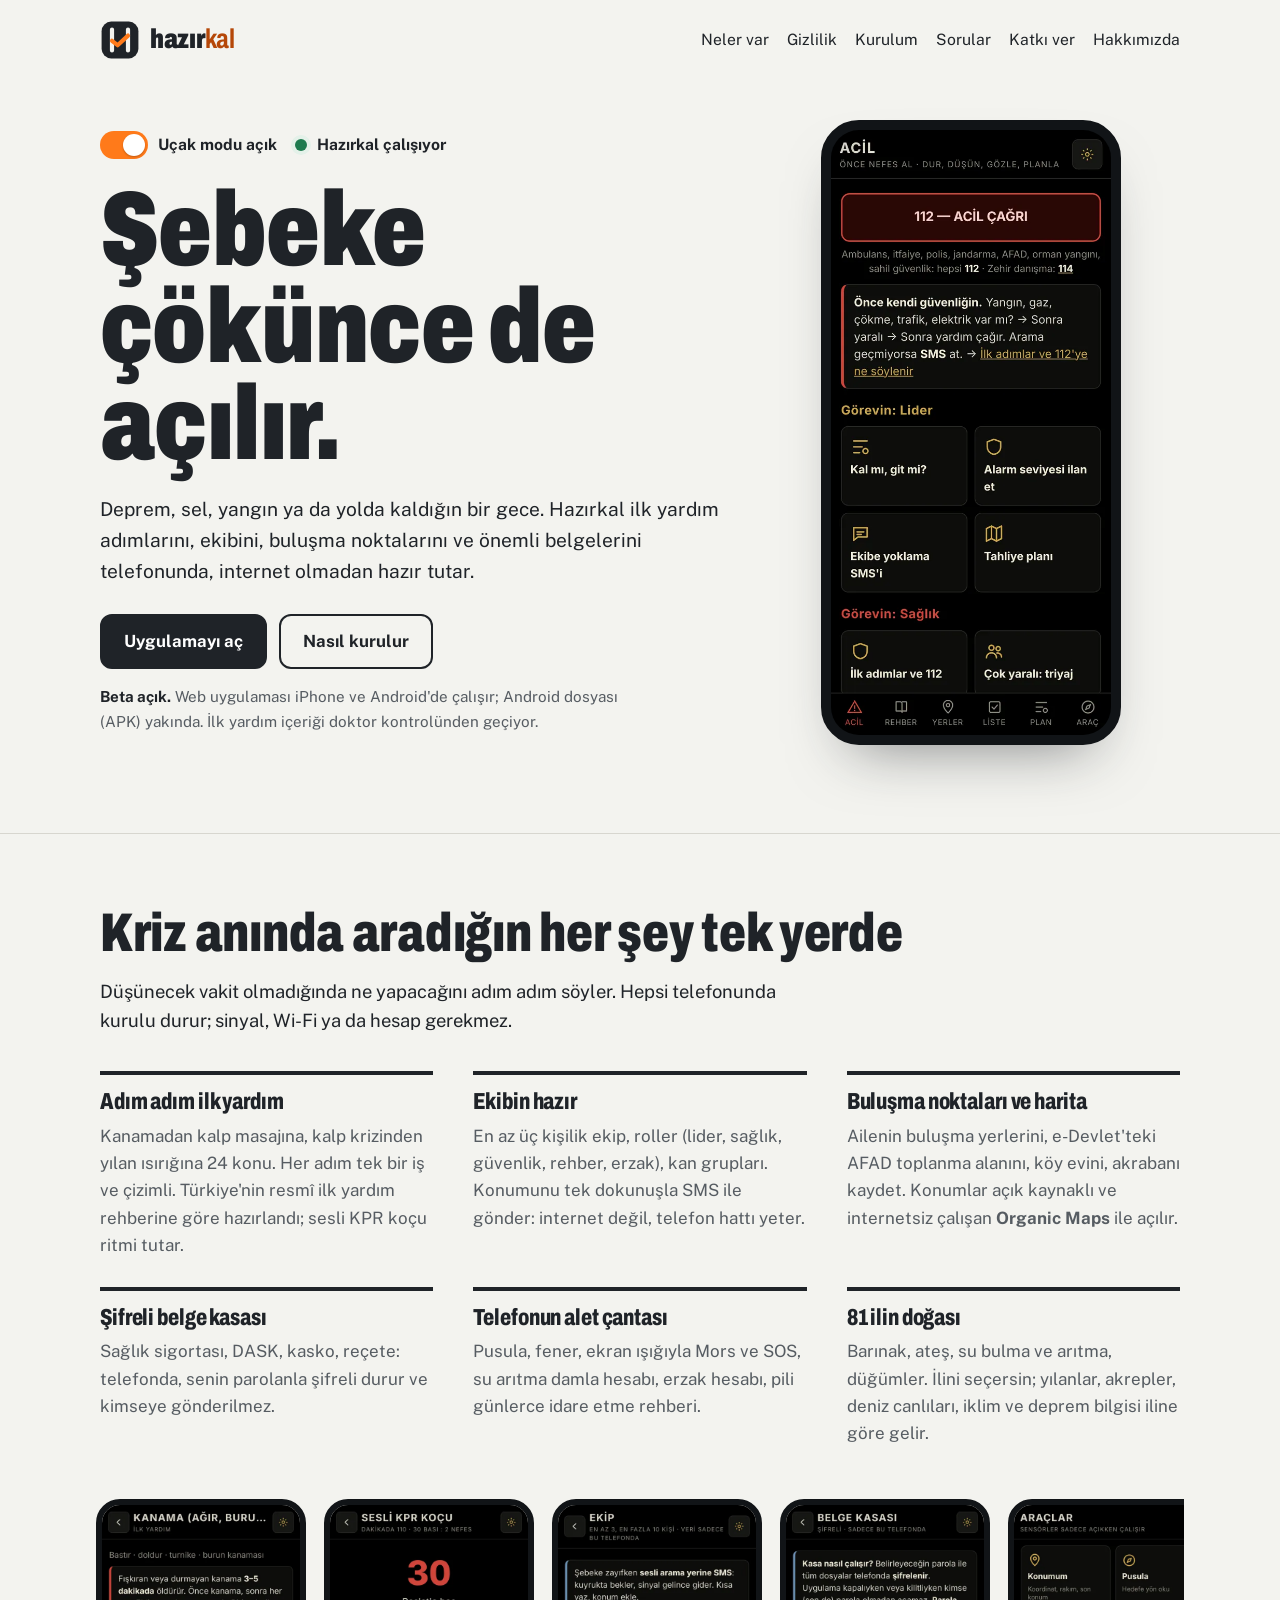
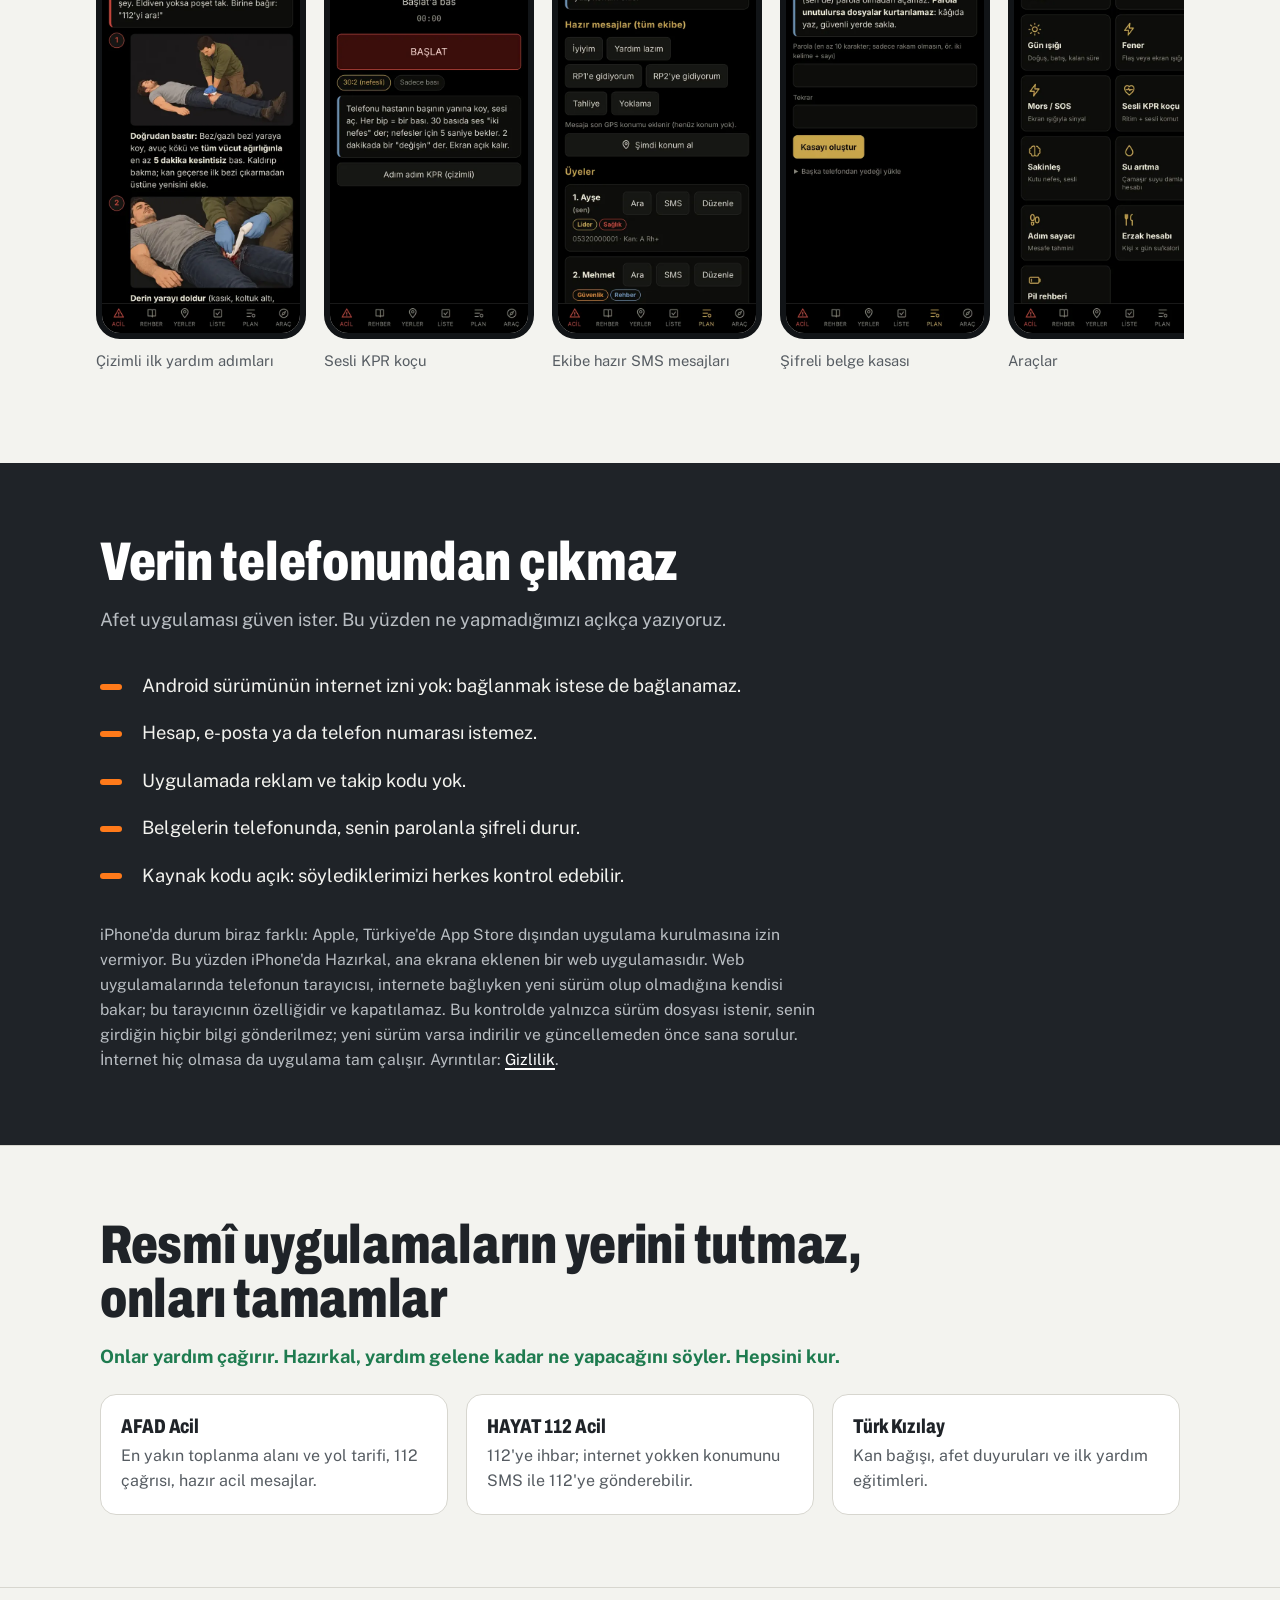
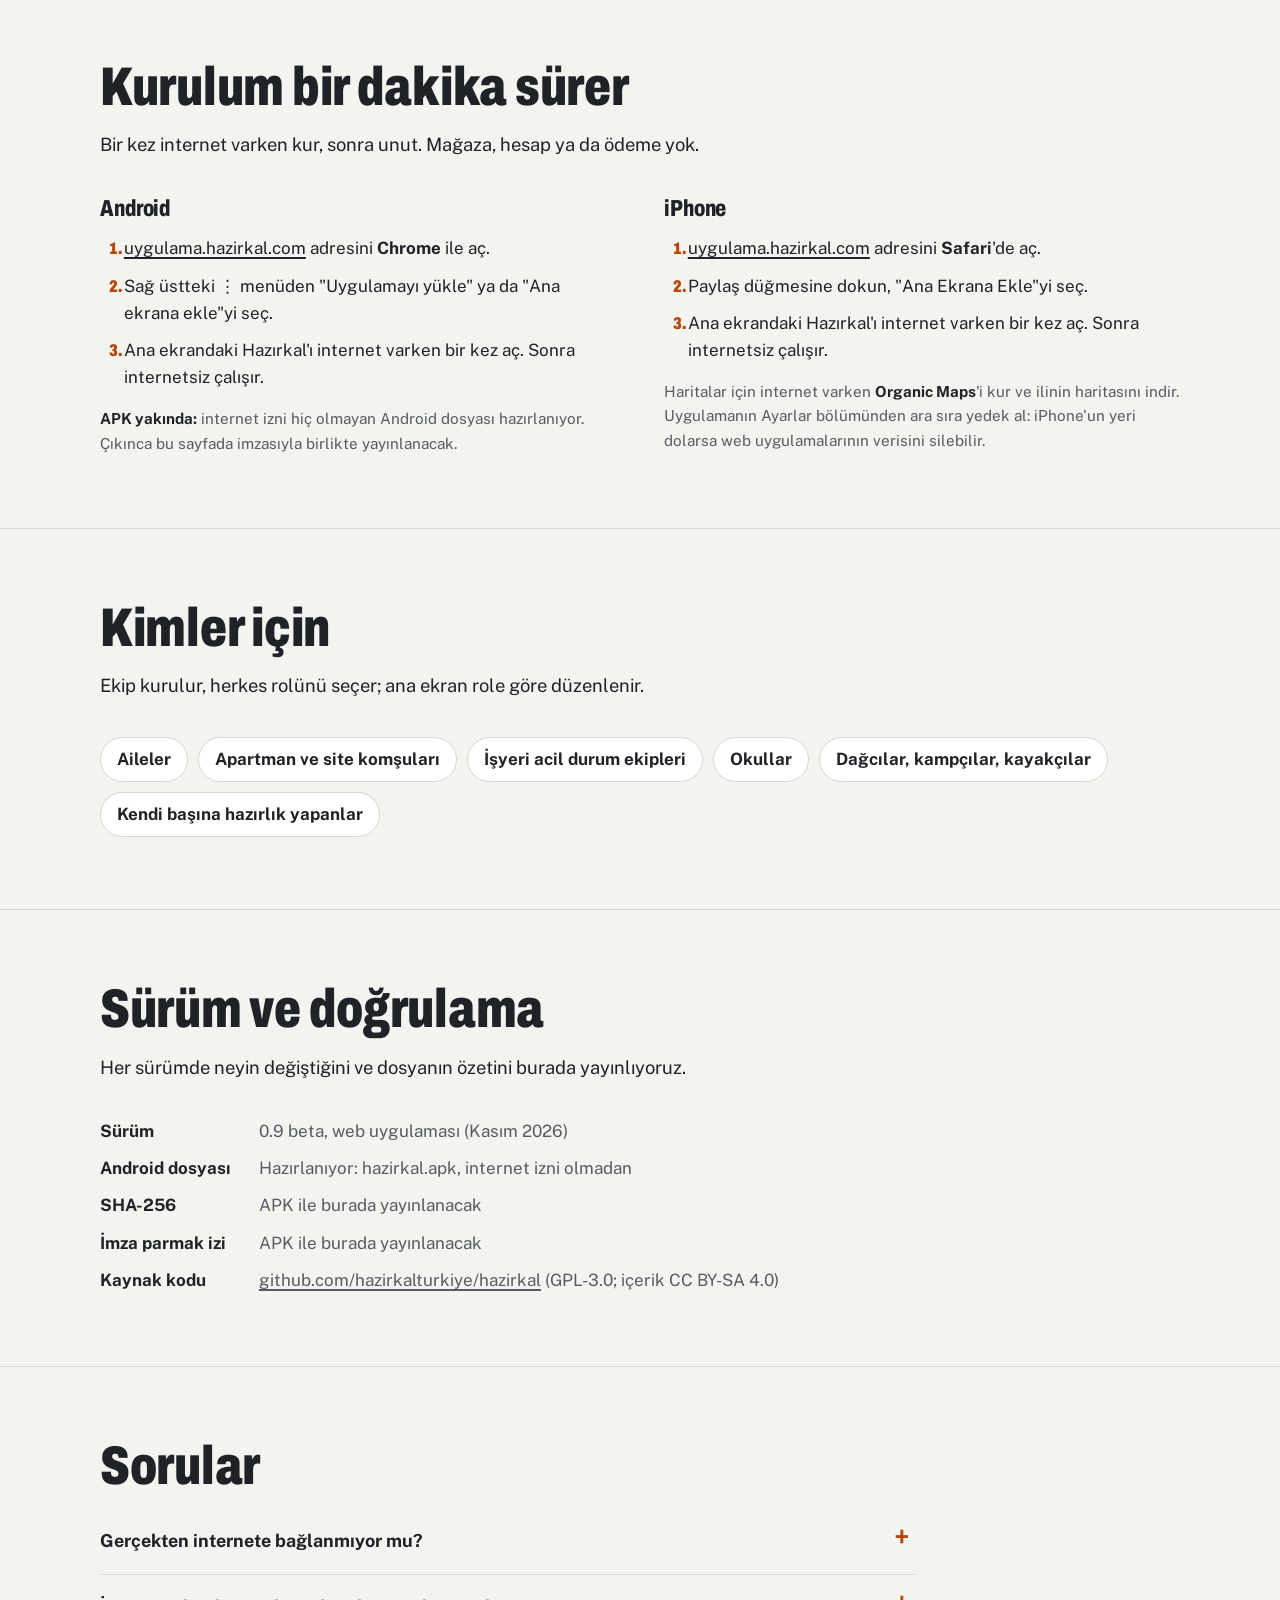
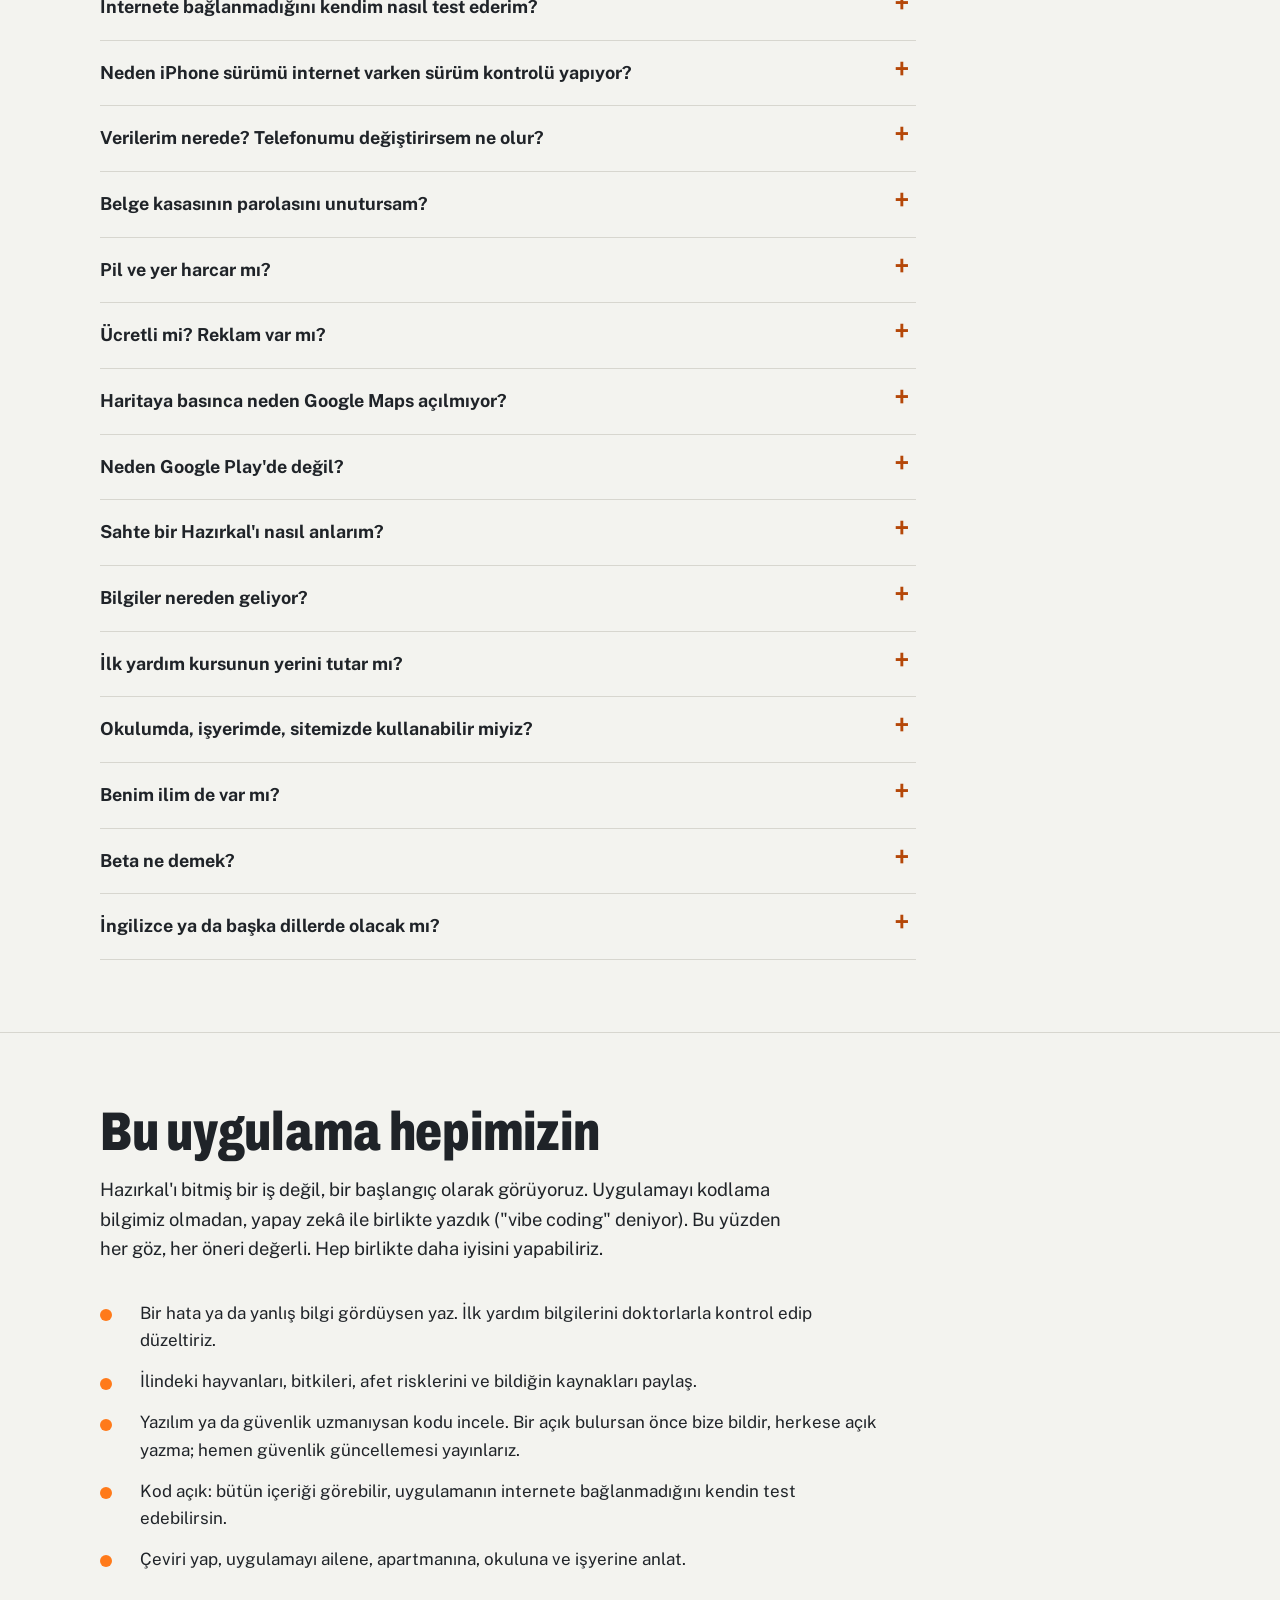
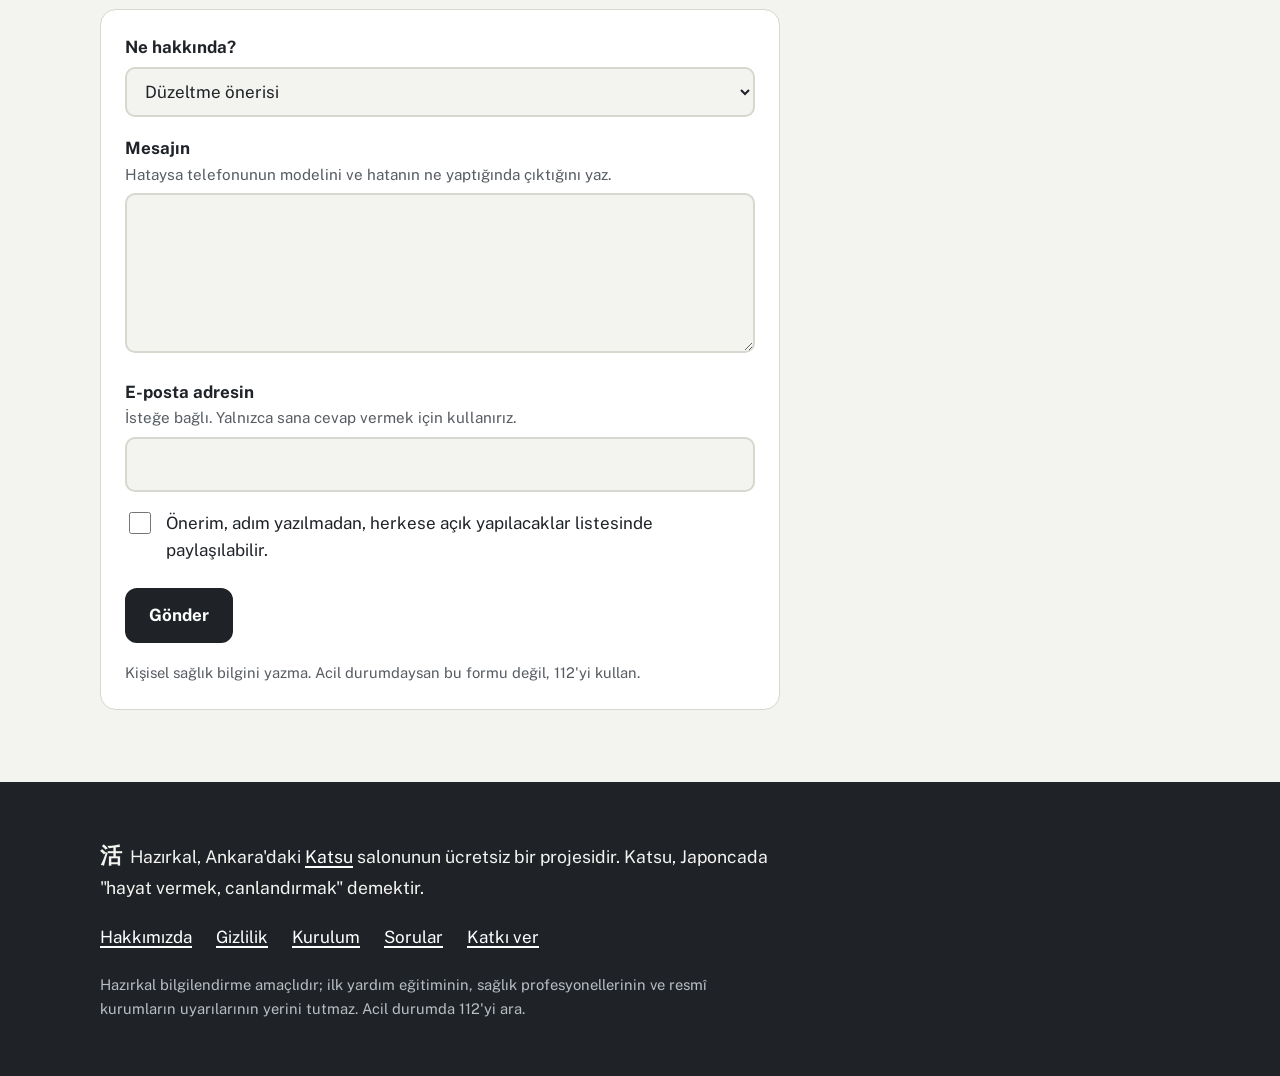
==== site/index.html @ b6782acd "Hazırkal 0.9 beta İnternetsiz ilk yardım ve afet rehberi: web uygulaması (uygulama.hazirkal.com), ha" ====
<!doctype html>
<html lang="tr">
<head>
<meta charset="utf-8">
<meta name="viewport" content="width=device-width, initial-scale=1, viewport-fit=cover">
<title>Hazırkal: internetsiz afet ve ilk yardım rehberi</title>
<meta name="description" content="Ücretsiz ve açık kaynak. İnternet yokken çalışan ilk yardım adımları, ekip planı, buluşma noktaları ve şifreli belge kasası. Hesap istemez, veri toplamaz.">
<link rel="canonical" href="https://hazirkal.com/">
<meta name="theme-color" content="#1F2328">
<link rel="icon" href="favicon.svg" type="image/svg+xml">
<link rel="icon" href="favicon.ico" sizes="32x32">
<link rel="apple-touch-icon" href="apple-touch-icon.png">
<meta property="og:type" content="website">
<meta property="og:locale" content="tr_TR">
<meta property="og:site_name" content="Hazırkal">
<meta property="og:title" content="Hazırkal: şebeke çökünce de açılır">
<meta property="og:description" content="Ücretsiz, açık kaynak, internetsiz afet ve ilk yardım rehberi. Hesap istemez, veri toplamaz.">
<meta property="og:url" content="https://hazirkal.com/">
<meta property="og:image" content="https://hazirkal.com/img/og.png">
<meta property="og:image:width" content="1200">
<meta property="og:image:height" content="630">
<meta name="twitter:card" content="summary_large_image">
<link rel="preload" href="fonts/archivo.woff2" as="font" type="font/woff2" crossorigin>
<link rel="stylesheet" href="css/site.css">
</head>
<body class="yakinda">
<a class="atla" href="#icerik">İçeriğe geç</a>

<div class="kap">
  <header class="ust">
    <a class="marka" href="./" aria-label="Hazırkal ana sayfa"><img src="img/simge.svg" alt="" width="40" height="40"><span>hazır<b>kal</b></span></a>
    <nav aria-label="Sayfa içi">
      <a href="#neler">Neler var</a>
      <a href="#gizlilik">Gizlilik</a>
      <a href="#kurulum">Kurulum</a>
      <a href="#sss">Sorular</a>
      <a href="#katki">Katkı ver</a>
      <a href="hakkimizda.html">Hakkımızda</a>
    </nav>
  </header>
</div>

<main id="icerik">
  <div class="kap">
    <section class="giris" aria-labelledby="baslik">
      <div>
        <p class="durum"><span><span class="anahtar" aria-hidden="true"></span>Uçak modu açık</span><span><span class="nokta" aria-hidden="true"></span>Hazırkal çalışıyor</span></p>
        <h1 id="baslik">Şebeke çökünce de açılır.</h1>
        <p class="on">Deprem, sel, yangın ya da yolda kaldığın bir gece. Hazırkal ilk yardım adımlarını, ekibini, buluşma noktalarını ve önemli belgelerini telefonunda, internet olmadan hazır tutar.</p>

        <div class="dugmeler yayinda">
          <a class="btn ana" href="indir/hazirkal.apk" download><svg viewBox="0 0 24 24" fill="none" stroke="currentColor" stroke-width="2.2" stroke-linecap="round" stroke-linejoin="round" aria-hidden="true"><path d="M12 3v12M7 10l5 5 5-5M5 20h14"/></svg>Android için indir</a>
          <a class="btn ikinci" href="#iphone">iPhone'a ekle</a>
        </div>
        <div class="dugmeler yakinda-goster">
          <a class="btn ana" href="https://uygulama.hazirkal.com/">Uygulamayı aç</a>
          <a class="btn ikinci" href="#kurulum">Nasıl kurulur</a>
        </div>
        <p class="not yakinda-goster"><b>Beta açık.</b> Web uygulaması iPhone ve Android'de çalışır; Android dosyası (APK) yakında. İlk yardım içeriği doktor kontrolünden geçiyor.</p>
        <p class="not yayinda">Ücretsiz, açık kaynak, hesap istemez. Kurduktan sonra internet gerekmez.</p>
      </div>
      <div class="telefon"><img src="img/ekran-home.webp" width="540" height="1168" alt="Hazırkal ana ekranı: 112 acil çağrı düğmesi, ekip görevleri ve hızlı ilk yardım kutuları" fetchpriority="high"></div>
    </section>
  </div>

  <section class="bolum" id="neler" aria-labelledby="neler-b">
    <div class="kap">
      <h2 id="neler-b">Kriz anında aradığın her şey tek yerde</h2>
      <p class="giris-yazi">Düşünecek vakit olmadığında ne yapacağını adım adım söyler. Hepsi telefonunda kurulu durur; sinyal, Wi-Fi ya da hesap gerekmez.</p>
      <ul class="ozellikler">
        <li><h3>Adım adım ilk yardım</h3><p>Kanamadan kalp masajına, kalp krizinden yılan ısırığına 24 konu. Her adım tek bir iş ve çizimli. Türkiye'nin resmî ilk yardım rehberine göre hazırlandı; sesli KPR koçu ritmi tutar.</p></li>
        <li><h3>Ekibin hazır</h3><p>En az üç kişilik ekip, roller (lider, sağlık, güvenlik, rehber, erzak), kan grupları. Konumunu tek dokunuşla SMS ile gönder: internet değil, telefon hattı yeter.</p></li>
        <li><h3>Buluşma noktaları ve harita</h3><p>Ailenin buluşma yerlerini, e-Devlet'teki AFAD toplanma alanını, köy evini, akrabanı kaydet. Konumlar açık kaynaklı ve internetsiz çalışan <b>Organic Maps</b> ile açılır.</p></li>
        <li><h3>Şifreli belge kasası</h3><p>Sağlık sigortası, DASK, kasko, reçete: telefonda, senin parolanla şifreli durur ve kimseye gönderilmez.</p></li>
        <li><h3>Telefonun alet çantası</h3><p>Pusula, fener, ekran ışığıyla Mors ve SOS, su arıtma damla hesabı, erzak hesabı, pili günlerce idare etme rehberi.</p></li>
        <li><h3>81 ilin doğası</h3><p>Barınak, ateş, su bulma ve arıtma, düğümler. İlini seçersin; yılanlar, akrepler, deniz canlıları, iklim ve deprem bilgisi iline göre gelir.</p></li>
      </ul>
      <div class="ekranlar" role="region" aria-label="Uygulamadan ekran görüntüleri" tabindex="0">
        <figure><img src="img/ekran-kanama.webp" width="540" height="1168" loading="lazy" alt="Kanama sayfası: çizimli adımlar"><figcaption>Çizimli ilk yardım adımları</figcaption></figure>
        <figure><img src="img/ekran-kpr.webp" width="540" height="1168" loading="lazy" alt="Sesli KPR koçu ekranı"><figcaption>Sesli KPR koçu</figcaption></figure>
        <figure><img src="img/ekran-team.webp" width="540" height="1168" loading="lazy" alt="Ekip ekranı: hazır SMS mesajları ve üyeler"><figcaption>Ekibe hazır SMS mesajları</figcaption></figure>
        <figure><img src="img/ekran-vault.webp" width="540" height="1168" loading="lazy" alt="Belge kasası parola oluşturma ekranı"><figcaption>Şifreli belge kasası</figcaption></figure>
        <figure><img src="img/ekran-tools.webp" width="540" height="1168" loading="lazy" alt="Araçlar ekranı: konum, pusula, fener, Mors"><figcaption>Araçlar</figcaption></figure>
        <figure><img src="img/ekran-barinak.webp" width="540" height="1168" loading="lazy" alt="Branda ve çadır sayfası: A-çatı, tek eğim ve yaprak kulübe çizimleri"><figcaption>Barınak kurma</figcaption></figure>
        <figure><img src="img/ekran-ates.webp" width="540" height="1168" loading="lazy" alt="Ateş yakma sayfası: kav, dizilim ve ateş çubuğu fotoğrafları, adımlar"><figcaption>Ateş yakma</figcaption></figure>
        <figure><img src="img/ekran-yilan.webp" width="540" height="1168" loading="lazy" alt="Hayvanlar sayfası: boynuzlu engerek kartı, fotoğraf ve tanı bilgileri"><figcaption>Yılanlar ve tehlikeli hayvanlar</figcaption></figure>
      </div>
    </div>
  </section>

  <section class="bolum soz" id="gizlilik" aria-labelledby="gizlilik-b">
    <div class="kap">
      <h2 id="gizlilik-b">Verin telefonundan çıkmaz</h2>
      <p class="giris-yazi">Afet uygulaması güven ister. Bu yüzden ne yapmadığımızı açıkça yazıyoruz.</p>
      <ul>
        <li>Android sürümünün internet izni yok: bağlanmak istese de bağlanamaz.</li>
        <li>Hesap, e-posta ya da telefon numarası istemez.</li>
        <li>Uygulamada reklam ve takip kodu yok.</li>
        <li>Belgelerin telefonunda, senin parolanla şifreli durur.</li>
        <li>Kaynak kodu açık: söylediklerimizi herkes kontrol edebilir.</li>
      </ul>
      <p class="dipnot">iPhone'da durum biraz farklı: Apple, Türkiye'de App Store dışından uygulama kurulmasına izin vermiyor. Bu yüzden iPhone'da Hazırkal, ana ekrana eklenen bir web uygulamasıdır. Web uygulamalarında telefonun tarayıcısı, internete bağlıyken yeni sürüm olup olmadığına kendisi bakar; bu tarayıcının özelliğidir ve kapatılamaz. Bu kontrolde yalnızca sürüm dosyası istenir, senin girdiğin hiçbir bilgi gönderilmez; yeni sürüm varsa indirilir ve güncellemeden önce sana sorulur. İnternet hiç olmasa da uygulama tam çalışır. Ayrıntılar: <a href="gizlilik.html">Gizlilik</a>.</p>
    </div>
  </section>

  <section class="bolum" id="resmi" aria-labelledby="resmi-b">
    <div class="kap">
      <h2 id="resmi-b">Resmî uygulamaların yerini tutmaz, onları tamamlar</h2>
      <p class="resmi-ozet">Onlar yardım çağırır. Hazırkal, yardım gelene kadar ne yapacağını söyler. Hepsini kur.</p>
      <ul class="resmi">
        <li><h3>AFAD Acil</h3><p>En yakın toplanma alanı ve yol tarifi, 112 çağrısı, hazır acil mesajlar.</p></li>
        <li><h3>HAYAT 112 Acil</h3><p>112'ye ihbar; internet yokken konumunu SMS ile 112'ye gönderebilir.</p></li>
        <li><h3>Türk Kızılay</h3><p>Kan bağışı, afet duyuruları ve ilk yardım eğitimleri.</p></li>
      </ul>
    </div>
  </section>

  <section class="bolum" id="kurulum" aria-labelledby="kurulum-b">
    <div class="kap">
      <h2 id="kurulum-b">Kurulum bir dakika sürer</h2>
      <p class="giris-yazi">Bir kez internet varken kur, sonra unut. Mağaza, hesap ya da ödeme yok.</p>
      <div class="kurulum">
        <div>
          <h3>Android</h3>
          <ol class="yakinda-goster">
            <li><a href="https://uygulama.hazirkal.com/">uygulama.hazirkal.com</a> adresini <b>Chrome</b> ile aç.</li>
            <li>Sağ üstteki ⋮ menüden "Uygulamayı yükle" ya da "Ana ekrana ekle"yi seç.</li>
            <li>Ana ekrandaki Hazırkal'ı internet varken bir kez aç. Sonra internetsiz çalışır.</li>
          </ol>
          <p class="not yakinda-goster"><b>APK yakında:</b> internet izni hiç olmayan Android dosyası hazırlanıyor. Çıkınca bu sayfada imzasıyla birlikte yayınlanacak.</p>
          <ol class="yayinda">
            <li>Bu sayfadan Hazırkal'ın APK dosyasını indir.</li>
            <li>Dosyayı aç. Telefon izin isterse "Bu kaynaktan izin ver"i seç.</li>
            <li>Kur ve bir kez aç. Artık internet gerekmez.</li>
          </ol>
          <p class="not yayinda">İndirdiğin dosyanın gerçekten bizim olduğunu aşağıdaki SHA-256 özetiyle doğrulayabilirsin. Hazırkal'ı yalnızca bu siteden indir; başka yerdeki kopyalar sahte olabilir.</p>
        </div>
        <div id="iphone">
          <h3>iPhone</h3>
          <ol>
            <li><a href="https://uygulama.hazirkal.com/">uygulama.hazirkal.com</a> adresini <b>Safari</b>'de aç.</li>
            <li>Paylaş düğmesine dokun, "Ana Ekrana Ekle"yi seç.</li>
            <li>Ana ekrandaki Hazırkal'ı internet varken bir kez aç. Sonra internetsiz çalışır.</li>
          </ol>
          <p class="not">Haritalar için internet varken <b>Organic Maps</b>'i kur ve ilinin haritasını indir. Uygulamanın Ayarlar bölümünden ara sıra yedek al: iPhone'un yeri dolarsa web uygulamalarının verisini silebilir.</p>
        </div>
      </div>
    </div>
  </section>

  <section class="bolum" id="kimler" aria-labelledby="kimler-b">
    <div class="kap">
      <h2 id="kimler-b">Kimler için</h2>
      <p class="giris-yazi">Ekip kurulur, herkes rolünü seçer; ana ekran role göre düzenlenir.</p>
      <ul class="kimler">
        <li>Aileler</li><li>Apartman ve site komşuları</li><li>İşyeri acil durum ekipleri</li><li>Okullar</li><li>Dağcılar, kampçılar, kayakçılar</li><li>Kendi başına hazırlık yapanlar</li>
      </ul>
    </div>
  </section>

  <section class="bolum" id="surum" aria-labelledby="surum-b">
    <div class="kap">
      <h2 id="surum-b">Sürüm ve doğrulama</h2>
      <p class="giris-yazi">Her sürümde neyin değiştiğini ve dosyanın özetini burada yayınlıyoruz.</p>
      <dl class="surum">
        <dt>Sürüm</dt><dd>0.9 beta, web uygulaması (Kasım 2026)</dd>
        <dt>Android dosyası</dt><dd>Hazırlanıyor: hazirkal.apk, internet izni olmadan</dd>
        <dt>SHA-256</dt><dd>APK ile burada yayınlanacak</dd>
        <dt>İmza parmak izi</dt><dd>APK ile burada yayınlanacak</dd>
        <dt>Kaynak kodu</dt><dd><a href="https://github.com/hazirkalturkiye/hazirkal">github.com/hazirkalturkiye/hazirkal</a> (GPL-3.0; içerik CC BY-SA 4.0)</dd>
      </dl>
    </div>
  </section>

  <section class="bolum" id="sss" aria-labelledby="sss-b">
    <div class="kap">
      <h2 id="sss-b">Sorular</h2>
      <div class="sss">
        <details><summary>Gerçekten internete bağlanmıyor mu?</summary><p>Uygulama hiçbir sunucuya bilgi göndermez, kimseyi takip etmez. Web uygulamasında sayfaya gömülü güvenlik kuralı arka planda bağlantı kurulmasını tarayıcı düzeyinde engeller; tarayıcı yalnızca yeni sürüm olup olmadığına bakar (aşağıda). Yakında çıkacak Android dosyasında ise internet izni hiç yok: işletim sistemi bağlanmasına izin vermez.</p></details>
        <details><summary>İnternete bağlanmadığını kendim nasıl test ederim?</summary><p>En kolayı: telefonu uçak moduna al ve uygulamayı aç; her şey çalışır. Teknik bilgin varsa APK'nın izin listesini (örneğin App Manager uygulamasıyla ya da aapt aracıyla) inceleyebilir, listede internet izni olmadığını görebilirsin. Kaynak kodunda hiçbir ağ isteği olmadığını da kendin kontrol edebilirsin.</p></details>
        <details><summary>Neden iPhone sürümü internet varken sürüm kontrolü yapıyor?</summary><p>Apple, Türkiye'de App Store dışından uygulama kurulmasına izin vermiyor; bu yüzden iPhone'da Hazırkal ana ekrana eklenen bir web uygulamasıdır. Web uygulamalarında telefonun tarayıcısı, internete bağlıyken yeni sürüm olup olmadığına kendisi bakar. Bu tarayıcının özelliğidir, kapatılamaz. Bu kontrolde yalnızca sürüm dosyası istenir; senin girdiğin hiçbir bilgi gönderilmez. Yeni sürüm varsa indirilir ve güncellemeden önce sana sorulur. İleride bir App Store sürümünü de değerlendireceğiz.</p></details>
        <details><summary>Verilerim nerede? Telefonumu değiştirirsem ne olur?</summary><p>Her şey yalnızca senin telefonunda durur. Uygulamanın Ayarlar bölümündeki "Yedekle" ile ekibini, buluşma noktalarını ve listelerini yeni telefona taşıyabilirsin. Belge kasası ayrıca ve şifreli olarak yedeklenir.</p></details>
        <details><summary>Belge kasasının parolasını unutursam?</summary><p>Parolayı biz bilmeyiz ve kurtaramayız; belgelerin güvende olmasının nedeni bu. Parolayı kâğıda yazıp evde güvenli bir yerde sakla.</p></details>
        <details><summary>Pil ve yer harcar mı?</summary><p>Arka planda çalışmaz; açmadığın sürece pil harcamaz. Telefonda yaklaşık 10 MB yer kaplar.</p></details>
        <details><summary>Ücretli mi? Reklam var mı?</summary><p>Uygulama ücretsiz ve reklamsız. Hiçbir zaman ücretli olmayacak, içine hiçbir zaman reklam konmayacak.</p></details>
        <details><summary>Haritaya basınca neden Google Maps açılmıyor?</summary><p>Hazırkal internetsiz çalışsın diye konumları ve rotaları açık kaynaklı <b>Organic Maps</b> ile açar. Google Maps çoğu zaman internet ister; şebeke çökünce işe yaramayabilir. İnternet varken Google Play ya da App Store'dan Organic Maps'i kur, ilinin haritasını indir. Sonra Hazırkal'da bir konuma dokununca harita internetsiz açılır.</p></details>
        <details><summary>Neden Google Play'de değil?</summary><p>Herkes bir mağazaya bağlı kalmadan, doğrudan ve ücretsiz kurabilsin diye. Android dosyasını imzalıyor, özetini ve imza parmak izini bu sayfada yayınlıyoruz; böylece sahtesinden ayırt edebilirsin.</p></details>
        <details><summary>Sahte bir Hazırkal'ı nasıl anlarım?</summary><p>Hazırkal'ı yalnızca hazirkal.com'dan indir. Ücret isteyen, hesap açtıran ya da reklam gösteren bir sürüm bizim değildir. İndirdiğin dosyanın SHA-256 özeti bu sayfadakiyle aynı olmalı.</p></details>
        <details><summary>Bilgiler nereden geliyor?</summary><p>İlk yardım bölümü Sağlık Bakanlığı'nın İlk Yardım Uygulamaları Beceri Rehberi'ne, deprem bölümü AFAD'ın önerilerine göre hazırlandı. Diğer konuların kaynakları uygulamanın Kaynaklar sayfasında tek tek yazılı.</p></details>
        <details><summary>İlk yardım kursunun yerini tutar mı?</summary><p>Hayır. Hazırkal hatırlatır ve yol gösterir; elle yapılan uygulamayı ancak bir kursta öğrenirsin. Bir ilk yardım kursuna katıl, acil durumda önce 112'yi ara.</p></details>
        <details><summary>Okulumda, işyerimde, sitemizde kullanabilir miyiz?</summary><p>Evet, herkes için ücretsiz. Kurumunuza özel yerler, ekipler ve görevlerle hazırlanmış bir sürüm isterseniz aşağıdaki formdan yazın.</p></details>
        <details><summary>Benim ilim de var mı?</summary><p>81 ilin hepsi var. Kurulumda ilini seçersin; yılanlar, akrepler, deniz canlıları, iklim ve deprem bilgisi iline göre gelir. Yayılış bilgisi bölge düzeyinde. Kaçış ve buluşma noktalarını ise herkes kendi evine göre ekler. İlinle ilgili eksik ya da yanlış bir bilgi görürsen formdan yaz, birlikte düzeltelim.</p></details>
        <details><summary>Beta ne demek?</summary><p>Uygulama çalışıyor ve kullanılabilir, ama ilk yardım bölümü doktorlarımızın kontrolünden geçiyor ve her hafta düzeltme yapıyoruz. Bir hata ya da eksik görürsen formdan yaz. Web uygulaması internete bağlandığında düzeltmeleri kendiliğinden alır.</p></details>
        <details><summary>İngilizce ya da başka dillerde olacak mı?</summary><p>İngilizce sürüm hazırlanıyor. Başka dillere çeviri için gönüllü arıyoruz.</p></details>
      </div>
    </div>
  </section>

  <section class="bolum" id="katki" aria-labelledby="katki-b">
    <div class="kap">
      <h2 id="katki-b">Bu uygulama hepimizin</h2>
      <p class="giris-yazi">Hazırkal'ı bitmiş bir iş değil, bir başlangıç olarak görüyoruz. Uygulamayı kodlama bilgimiz olmadan, yapay zekâ ile birlikte yazdık ("vibe coding" deniyor). Bu yüzden her göz, her öneri değerli. Hep birlikte daha iyisini yapabiliriz.</p>
      <ul class="katki-liste">
        <li>Bir hata ya da yanlış bilgi gördüysen yaz. İlk yardım bilgilerini doktorlarla kontrol edip düzeltiriz.</li>
        <li>İlindeki hayvanları, bitkileri, afet risklerini ve bildiğin kaynakları paylaş.</li>
        <li>Yazılım ya da güvenlik uzmanıysan kodu incele. Bir açık bulursan önce bize bildir, herkese açık yazma; hemen güvenlik güncellemesi yayınlarız.</li>
        <li>Kod açık: bütün içeriği görebilir, uygulamanın internete bağlanmadığını kendin test edebilirsin.</li>
        <li>Çeviri yap, uygulamayı ailene, apartmanına, okuluna ve işyerine anlat.</li>
      </ul>

      <form class="form" action="gonder.php" method="post" accept-charset="utf-8">
        <div>
          <label for="konu">Ne hakkında?</label>
          <select id="konu" name="konu">
            <option value="duzeltme">Düzeltme önerisi</option>
            <option value="hata">Uygulama hatası</option>
            <option value="ozellik">Yeni özellik isteği</option>
            <option value="bolge">İlim ya da bölgem için bilgi</option>
            <option value="ceviri">Çeviri</option>
            <option value="guvenlik">Güvenlik açığı</option>
            <option value="kurum">Okul, işyeri, kurum</option>
            <option value="diger">Diğer</option>
          </select>
        </div>
        <div>
          <label for="mesaj">Mesajın <span class="ipucu">Hataysa telefonunun modelini ve hatanın ne yaptığında çıktığını yaz.</span></label>
          <textarea id="mesaj" name="mesaj" required maxlength="4000"></textarea>
        </div>
        <div>
          <label for="eposta">E-posta adresin <span class="ipucu">İsteğe bağlı. Yalnızca sana cevap vermek için kullanırız.</span></label>
          <input id="eposta" name="eposta" type="email" maxlength="200" autocomplete="email">
        </div>
        <div class="tuzak" aria-hidden="true">
          <label for="web">Bu alanı boş bırak</label>
          <input id="web" name="web" type="text" tabindex="-1" autocomplete="off">
        </div>
        <label class="onay" for="paylas"><input id="paylas" name="paylas" type="checkbox" value="evet"><span>Önerim, adım yazılmadan, herkese açık yapılacaklar listesinde paylaşılabilir.</span></label>
        <button class="btn ana" type="submit">Gönder</button>
        <p class="kucuk">Kişisel sağlık bilgini yazma. Acil durumdaysan bu formu değil, 112'yi kullan.</p>
      </form>
    </div>
  </section>

</main>

<footer class="alt">
  <div class="kap">
    <p class="katsu"><span>活</span> Hazırkal, Ankara'daki <a href="https://www.katsuankara.com" rel="noopener">Katsu</a> salonunun ücretsiz bir projesidir. Katsu, Japoncada "hayat vermek, canlandırmak" demektir.</p>
    <p class="baglantilar"><a href="hakkimizda.html">Hakkımızda</a><a href="gizlilik.html">Gizlilik</a><a href="#kurulum">Kurulum</a><a href="#sss">Sorular</a><a href="#katki">Katkı ver</a></p>
    <p class="feragat">Hazırkal bilgilendirme amaçlıdır; ilk yardım eğitiminin, sağlık profesyonellerinin ve resmî kurumların uyarılarının yerini tutmaz. Acil durumda 112'yi ara.</p>
  </div>
</footer>

<div class="cubuk">
  <p>Ücretsiz, internetsiz · beta</p>
  <a class="btn" href="https://uygulama.hazirkal.com/">Uygulamayı aç</a>
</div>
</body>
</html>
---- site/css/site.css ----
/* Hazırkal: statik site. Dış kaynak yok, JavaScript yok. */
@font-face{font-family:"Archivo HK";src:url("../fonts/archivo.woff2") format("woff2");font-weight:600 900;font-display:swap}
@font-face{font-family:"Public Sans HK";src:url("../fonts/publicsans.woff2") format("woff2");font-weight:400 700;font-display:swap}

:root{
  --kagit:#F3F3EF; --yuzey:#FFFFFF; --komur:#1F2328; --metin:#1F2328; --gri:#565C62; --cizgi:#D7D6CF;
  --turuncu:#FF7A1A; --turuncu-yazi:#B54708; --yesil:#1E7B4F; --yesil-zemin:#E4F1E9;
  --koyu-zemin:#1F2328; --koyu-metin:#F3F3EF; --koyu-gri:#B9BEC3;
  --btn-zemin:#1F2328; --btn-yazi:#FFFFFF; --btn-kenar:#1F2328; --btn-ust:#000000; --vurgu-cizgi:#1F2328;
  --baslik:"Archivo HK","Arial Narrow",system-ui,sans-serif;
  --govde:"Public Sans HK",system-ui,-apple-system,"Segoe UI",Roboto,sans-serif;
  color-scheme:light;
}
@media (prefers-color-scheme:dark){
  :root:not([data-theme="light"]){--kagit:#15181B; --yuzey:#1D2125; --metin:#EEEEE9; --gri:#AEB4BA; --cizgi:#33383D;
    --turuncu-yazi:#FF9A4D; --yesil:#5CC08C; --yesil-zemin:#17271F; --koyu-zemin:#0F1113;
    --btn-zemin:#FF7A1A; --btn-yazi:#1F2328; --btn-kenar:#FF7A1A; --btn-ust:#FF9545; --vurgu-cizgi:#FF7A1A; color-scheme:dark}
}
:root[data-theme="dark"]{--kagit:#15181B; --yuzey:#1D2125; --metin:#EEEEE9; --gri:#AEB4BA; --cizgi:#33383D;
  --turuncu-yazi:#FF9A4D; --yesil:#5CC08C; --yesil-zemin:#17271F; --koyu-zemin:#0F1113;
  --btn-zemin:#FF7A1A; --btn-yazi:#1F2328; --btn-kenar:#FF7A1A; --btn-ust:#FF9545; --vurgu-cizgi:#FF7A1A; color-scheme:dark}

*,*::before,*::after{box-sizing:border-box}
html{-webkit-text-size-adjust:100%;scroll-behavior:smooth}
@media (prefers-reduced-motion:reduce){html{scroll-behavior:auto}}
body{margin:0;background:var(--kagit);color:var(--metin);font-family:var(--govde);font-size:1.0625rem;line-height:1.6}
img{max-width:100%;height:auto;display:block}
a{color:inherit;text-decoration-thickness:2px;text-underline-offset:3px}
a:hover{color:var(--turuncu-yazi)}
:focus-visible{outline:3px solid var(--turuncu);outline-offset:3px;border-radius:4px}
.gizli{position:absolute;width:1px;height:1px;overflow:hidden;clip:rect(0 0 0 0);white-space:nowrap}
.atla{position:absolute;left:12px;top:-60px;background:var(--komur);color:#fff;padding:10px 14px;border-radius:8px;z-index:20}
.atla:focus{top:12px}

.kap{max-width:1120px;margin:0 auto;padding-left:max(20px,env(safe-area-inset-left,0px));padding-right:max(20px,env(safe-area-inset-right,0px))}
h1,h2,h3{font-family:var(--baslik);font-weight:850;letter-spacing:-0.005em;margin:0}
h1{font-size:clamp(3rem,11.5vw,6.6rem);line-height:.92;font-weight:900}
h2{font-size:clamp(2.1rem,6.2vw,3.4rem);line-height:1}
h3{font-size:1.45rem;line-height:1.1;font-weight:800}
p{margin:0}
.ince{color:var(--gri)}

/* Üst şerit */
.ust{display:flex;align-items:center;justify-content:space-between;gap:16px;padding:18px 0}
.marka{display:flex;align-items:center;gap:10px;text-decoration:none;font-family:var(--baslik);font-weight:900;font-size:1.7rem;letter-spacing:-0.01em}
.marka img{width:40px;height:40px}
.marka b{color:var(--turuncu-yazi)}
.ust nav{display:flex;gap:18px;font-size:.98rem}
.ust nav a{text-decoration:none}
.ust nav a:hover{text-decoration:underline}
@media (max-width:640px){.ust nav{display:none}}

/* Giriş */
.giris{display:grid;gap:36px;padding:20px 0 64px;align-items:center}
@media (min-width:900px){.giris{grid-template-columns:minmax(0,1.2fr) minmax(0,.8fr);padding:40px 0 88px}}
.durum{display:flex;flex-wrap:wrap;align-items:center;gap:10px 18px;font-weight:700;font-size:.98rem;margin-bottom:22px}
.durum span{display:inline-flex;align-items:center;gap:10px}
.anahtar{width:48px;height:28px;border-radius:999px;background:var(--turuncu);position:relative;flex:none}
.anahtar::after{content:"";position:absolute;top:3px;right:3px;width:22px;height:22px;border-radius:50%;background:#fff;box-shadow:0 1px 2px rgba(0,0,0,.25)}
.nokta{width:12px;height:12px;border-radius:50%;background:var(--yesil);flex:none;box-shadow:0 0 0 4px var(--yesil-zemin)}
.giris h1{margin-bottom:22px}
.giris .on{font-size:1.2rem;max-width:34em;margin-bottom:28px}
.dugmeler{display:flex;flex-wrap:wrap;gap:12px;margin-bottom:16px}
.btn{display:inline-flex;align-items:center;justify-content:center;gap:10px;min-height:52px;padding:12px 22px;border-radius:12px;font-weight:700;font-size:1.05rem;text-decoration:none;border:2px solid var(--btn-kenar)}
.btn svg{width:22px;height:22px;flex:none}
.btn.ana{background:var(--btn-zemin);color:var(--btn-yazi)}
.btn.ana:hover{background:var(--btn-ust);color:var(--btn-yazi)}
.btn.ikinci{background:transparent;color:var(--metin);border-color:currentColor}
.btn.ikinci:hover{color:var(--turuncu-yazi)}
.not{font-size:.95rem;color:var(--gri);max-width:36em}
.not b{color:var(--metin)}
.telefon{justify-self:center;width:min(300px,78vw);border-radius:38px;border:10px solid #111417;background:#111417;box-shadow:0 30px 60px -30px rgba(31,35,40,.55)}
.telefon img{border-radius:28px}

/* Yayın durumu: şimdi <body class="yakinda">; yayın günü class="yayin" yap */
.yakinda .yayinda{display:none}
.yayin .yakinda-goster{display:none}
.rozet{display:inline-block;background:var(--turuncu);color:#1F2328;font-weight:700;font-size:.85rem;padding:3px 10px;border-radius:999px;vertical-align:middle}

/* Bölümler */
.bolum{padding:72px 0;border-top:1px solid var(--cizgi)}
.bolum>.kap>h2{margin-bottom:16px;max-width:16em}
.bolum .giris-yazi{font-size:1.15rem;max-width:38em;margin-bottom:36px}

.ozellikler{display:grid;gap:28px 40px;margin:0 0 48px;padding:0;list-style:none}
@media (min-width:760px){.ozellikler{grid-template-columns:repeat(2,minmax(0,1fr))}}
@media (min-width:1040px){.ozellikler{grid-template-columns:repeat(3,minmax(0,1fr))}}
.ozellikler h3{margin-bottom:8px}
.ozellikler p{color:var(--gri)}
.ozellikler li{padding-top:14px;border-top:4px solid var(--vurgu-cizgi)}

.ekranlar{display:flex;gap:18px;overflow-x:auto;scroll-snap-type:x mandatory;padding:4px 4px 18px;margin:0 -4px}
.ekranlar figure{margin:0;flex:0 0 210px;scroll-snap-align:start}
.ekranlar img{border-radius:24px;border:6px solid #111417;background:#111417}
.ekranlar figcaption{font-size:.92rem;color:var(--gri);margin-top:10px}

/* Gizlilik sözü */
.soz{background:var(--koyu-zemin);color:var(--koyu-metin);border-top:0}
.soz h2{color:#fff}
.soz .giris-yazi{color:var(--koyu-gri)}
.soz ul{list-style:none;margin:0 0 32px;padding:0;display:grid;gap:18px;max-width:46em}
.soz li{display:grid;grid-template-columns:28px minmax(0,1fr);gap:14px;font-size:1.15rem}
.soz li::before{content:"";width:22px;height:6px;border-radius:3px;background:var(--turuncu);margin-top:.7em}
.soz .dipnot{font-size:.98rem;color:var(--koyu-gri);max-width:46em}
.soz a{color:#fff}

/* Resmî uygulamalar */
.resmi{display:grid;gap:18px;margin:0;padding:0;list-style:none}
@media (min-width:760px){.resmi{grid-template-columns:repeat(3,minmax(0,1fr))}}
.resmi li{background:var(--yuzey);border:1px solid var(--cizgi);border-radius:16px;padding:20px}
.resmi h3{font-size:1.25rem;margin-bottom:6px}
.resmi p{color:var(--gri);font-size:1rem}
.resmi-ozet{font-weight:700;color:var(--yesil);margin-bottom:22px;font-size:1.15rem}

/* Kurulum */
.kurulum{display:grid;gap:32px}
@media (min-width:860px){.kurulum{grid-template-columns:repeat(2,minmax(0,1fr));gap:48px}}
.kurulum h3{display:flex;align-items:center;gap:12px;margin-bottom:14px;flex-wrap:wrap}
.kurulum ol{margin:0 0 16px;padding-left:1.4em;display:grid;gap:10px}
.kurulum ol li::marker{font-family:var(--baslik);font-weight:900;color:var(--turuncu-yazi)}
.kurulum .not{margin-top:6px}

/* Kimler */
.kimler{display:flex;flex-wrap:wrap;gap:10px;margin:0;padding:0;list-style:none}
.kimler li{background:var(--yuzey);border:1px solid var(--cizgi);border-radius:999px;padding:8px 16px;font-weight:700}

/* Sürüm tablosu */
.surum{display:grid;grid-template-columns:minmax(0,max-content) minmax(0,1fr);gap:10px 28px;margin:0;max-width:46em}
.surum dt{font-weight:700}
.surum dd{margin:0;color:var(--gri);overflow-wrap:anywhere}

/* SSS */
.sss{max-width:48em}
.sss details{border-bottom:1px solid var(--cizgi);padding:4px 0}
.sss summary{cursor:pointer;list-style:none;font-weight:700;font-size:1.12rem;padding:14px 40px 14px 0;position:relative}
.sss summary::-webkit-details-marker{display:none}
.sss summary::after{content:"+";position:absolute;right:6px;top:8px;font-family:var(--baslik);font-size:1.8rem;line-height:1;color:var(--turuncu-yazi)}
.sss details[open] summary::after{content:"−"}
.sss details p{padding:0 0 16px;color:var(--gri);max-width:44em}

/* Alt bilgi */
.alt{background:var(--koyu-zemin);color:var(--koyu-metin);padding:56px 0 120px}
.alt a{color:#fff}
.alt .katsu{font-size:1.1rem;max-width:40em;margin-bottom:22px}
.alt .katsu span{font-family:var(--baslik);font-weight:900;font-size:1.4rem;margin-right:4px}
.alt .baglantilar{display:flex;flex-wrap:wrap;gap:12px 24px;margin-bottom:22px}
.alt .feragat{font-size:.92rem;color:var(--koyu-gri);max-width:46em}
@media (min-width:700px){.alt{padding-bottom:56px}}

/* Telefonda sabit kurulum çubuğu */
.cubuk{position:fixed;left:0;right:0;bottom:0;z-index:10;padding:10px max(16px,env(safe-area-inset-right,0px)) calc(10px + env(safe-area-inset-bottom,0px)) max(16px,env(safe-area-inset-left,0px));background:rgba(31,35,40,.96);display:flex;align-items:center;justify-content:space-between;gap:12px;color:#fff}
.cubuk p{font-size:.95rem;line-height:1.3}
.cubuk .btn{min-height:46px;padding:8px 18px;background:var(--turuncu);border-color:var(--turuncu);color:#1F2328}
@media (min-width:700px){.cubuk{display:none}}

/* Yazı sayfaları (gizlilik, 404) */
.yazi{max-width:46em;padding:24px 0 80px}
.yazi h1{font-size:clamp(2.4rem,8vw,4rem);margin:12px 0 24px}
.yazi h2{font-size:1.8rem;margin:36px 0 10px}
.yazi p,.yazi ul{margin:0 0 14px}
.yazi li{margin-bottom:6px}

/* Katkı ve form */
.katki-liste{list-style:none;margin:0 0 36px;padding:0;display:grid;gap:14px;max-width:46em}
.katki-liste li{display:grid;grid-template-columns:28px minmax(0,1fr);gap:12px}
.katki-liste li::before{content:"";width:12px;height:12px;border-radius:50%;background:var(--turuncu);margin-top:.55em}
.form{display:grid;gap:18px;max-width:40em;background:var(--yuzey);border:1px solid var(--cizgi);border-radius:16px;padding:24px}
.form label{display:block;font-weight:700;margin-bottom:6px}
.form .ipucu{display:block;font-weight:400;color:var(--gri);font-size:.95rem}
.form select,.form textarea,.form input[type=email]{width:100%;font:inherit;color:var(--metin);background:var(--kagit);border:2px solid var(--cizgi);border-radius:10px;padding:12px 14px;min-height:50px}
.form textarea{min-height:160px;resize:vertical}
.form select:focus,.form textarea:focus,.form input:focus{border-color:var(--turuncu);outline:none}
.form .onay{display:flex;gap:12px;align-items:flex-start;font-weight:400}
.form .onay input{width:22px;height:22px;margin-top:2px;flex:none;accent-color:var(--turuncu)}
.form button{justify-self:start;cursor:pointer;font:inherit;font-weight:700}
.form .kucuk{font-size:.92rem;color:var(--gri)}
.tuzak{position:absolute;left:-10000px;width:1px;height:1px;overflow:hidden}

/* Hakkımızda */
.hakkimizda{background:var(--yuzey)}
.hakkimizda .metin{display:grid;gap:16px;max-width:40em;font-size:1.12rem}
.hakkimizda .imza{font-family:var(--baslik);font-weight:900;font-size:1.8rem;line-height:1.1;margin-top:8px}
.hakkimizda .imza b{color:var(--turuncu-yazi)}
.yazi .metin{display:grid;gap:16px;font-size:1.12rem;margin-bottom:24px}
.yazi .metin p{margin:0}
.yazi .imza{font-family:var(--baslik);font-weight:900;font-size:1.8rem;line-height:1.1;margin-top:8px}
.yazi .imza b{color:var(--turuncu-yazi)}
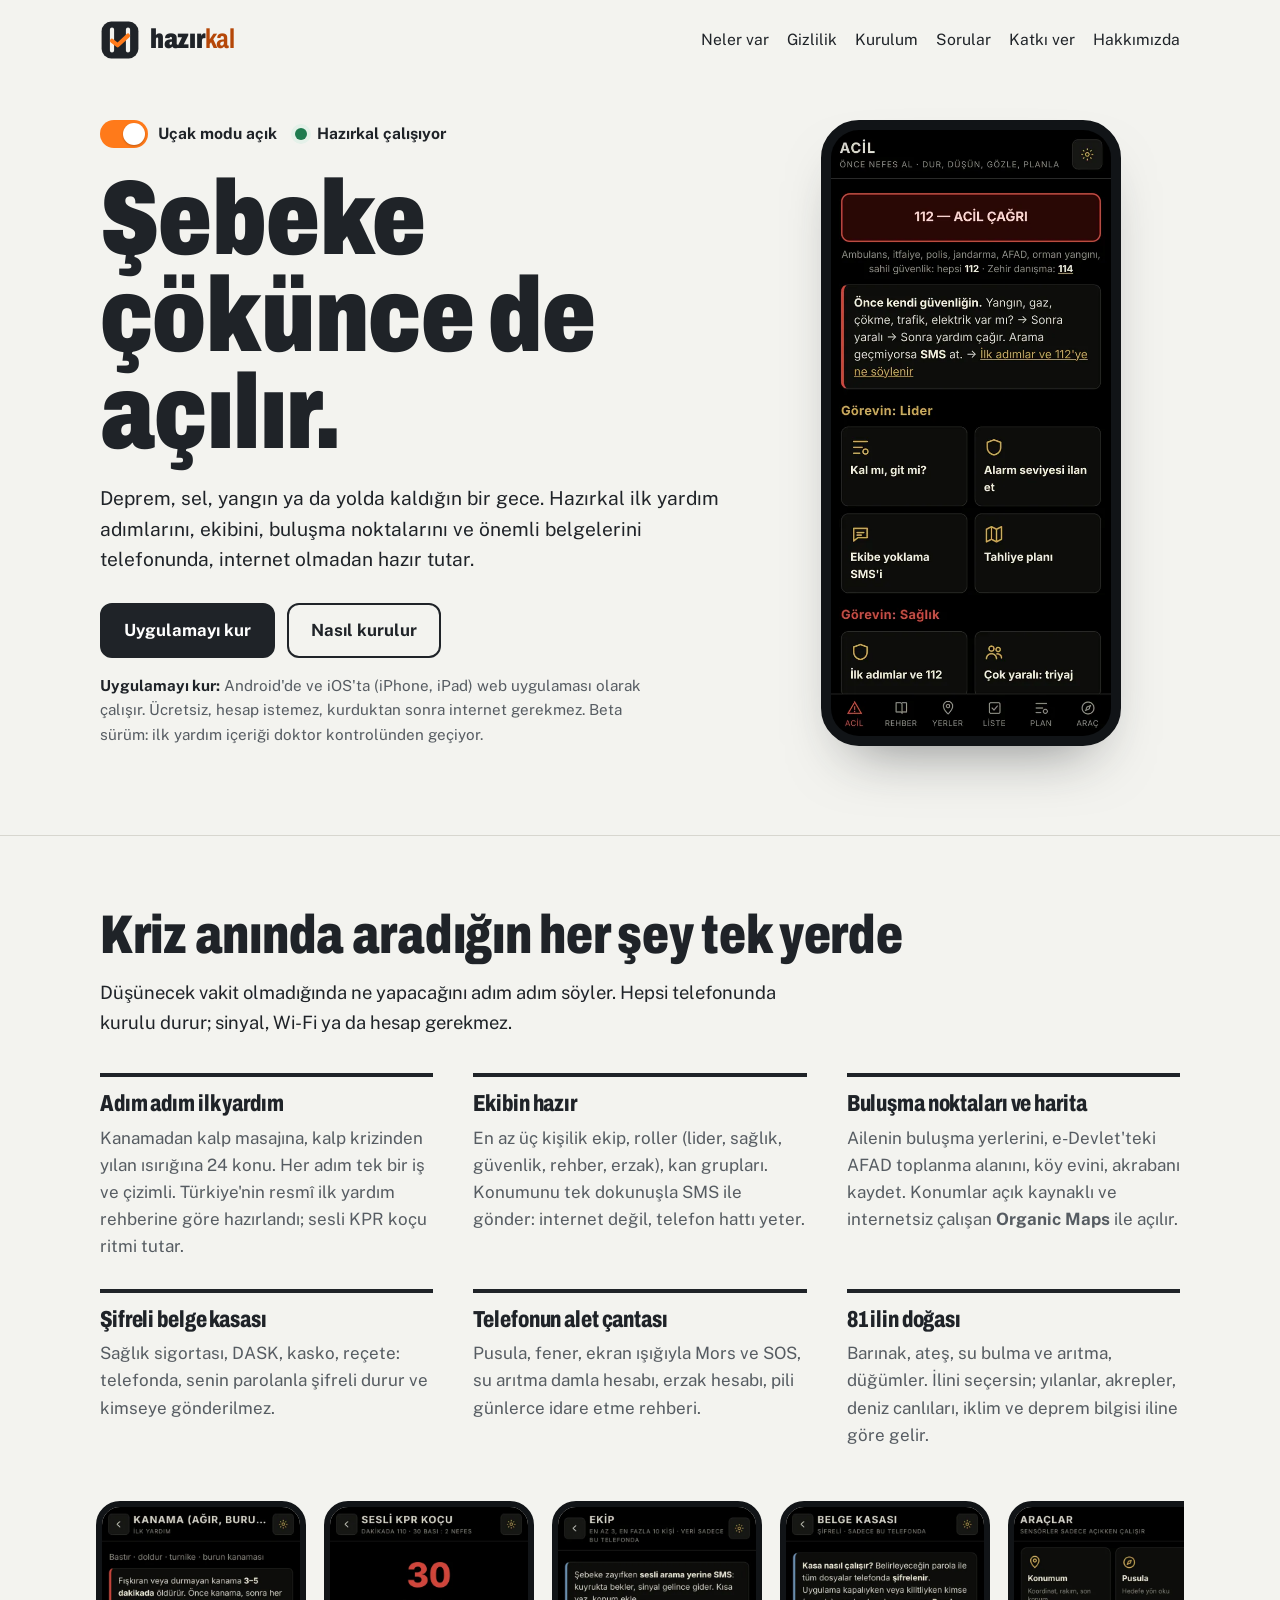
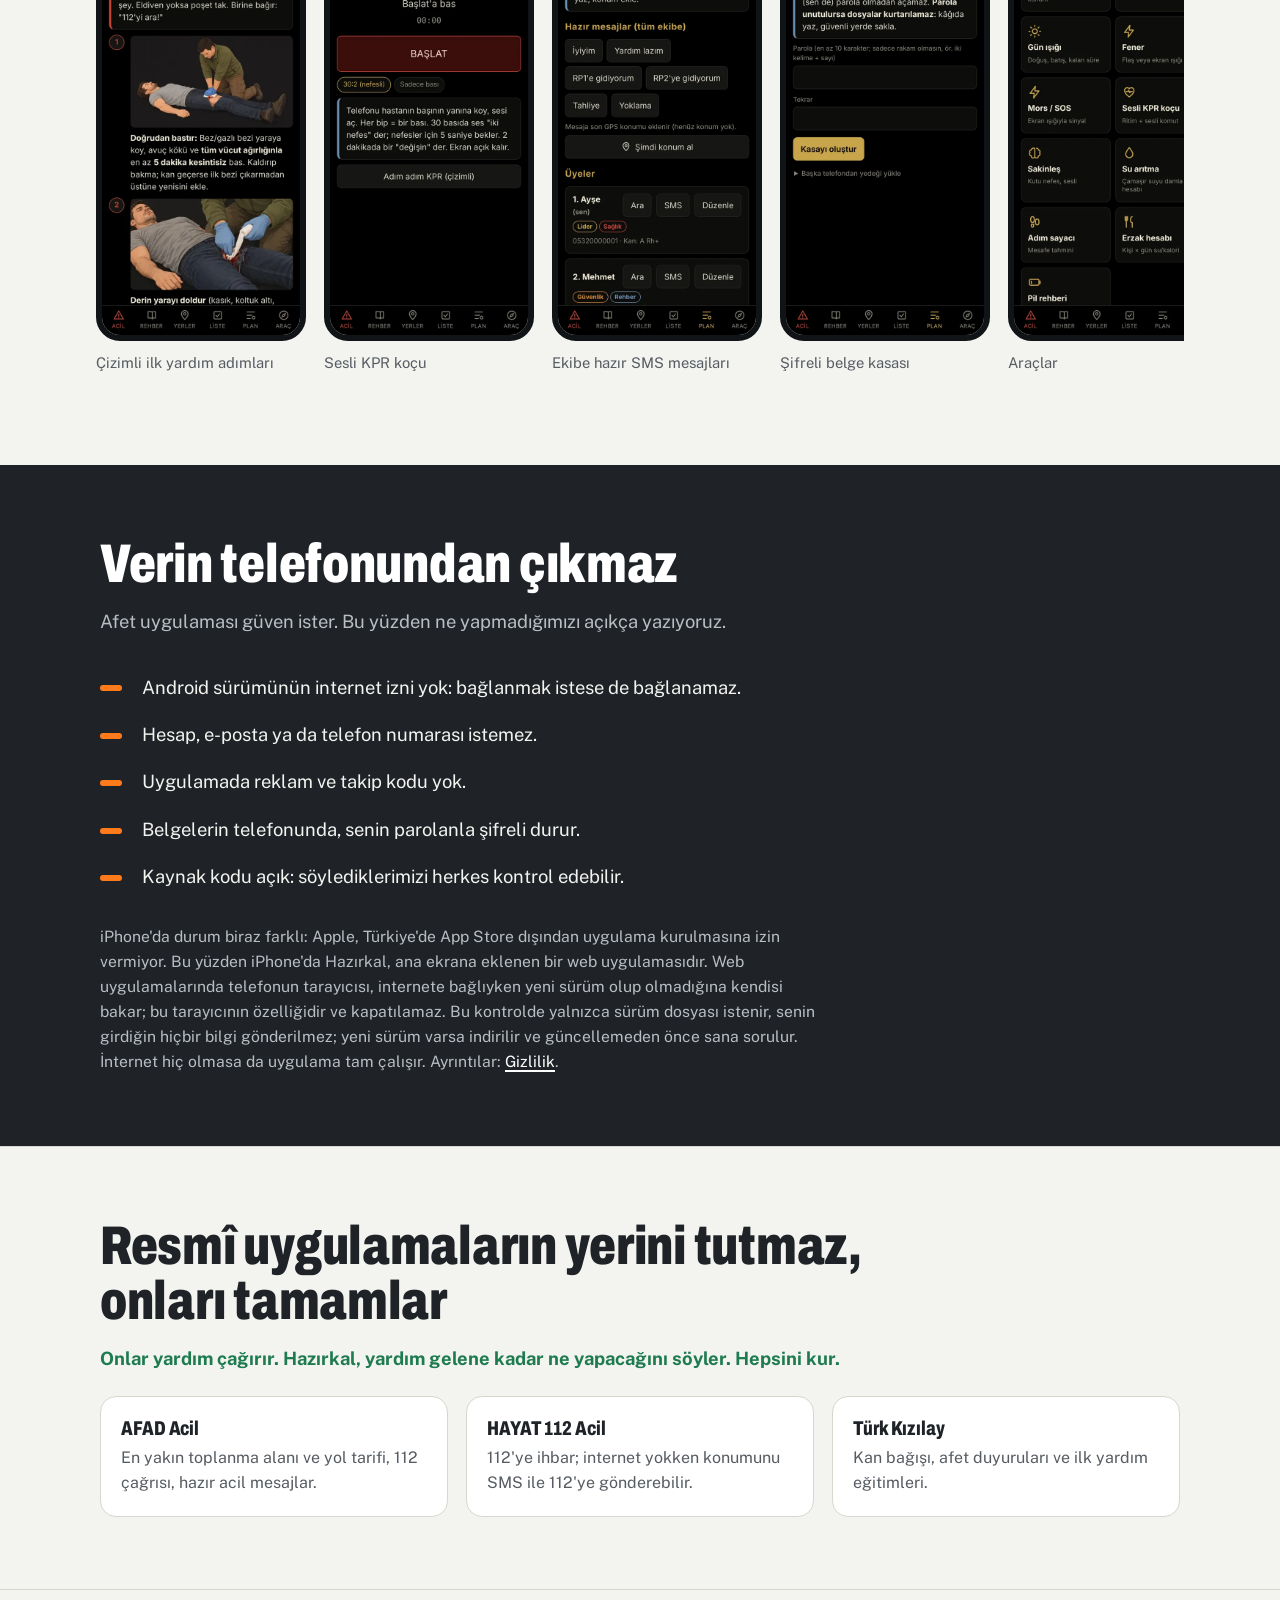
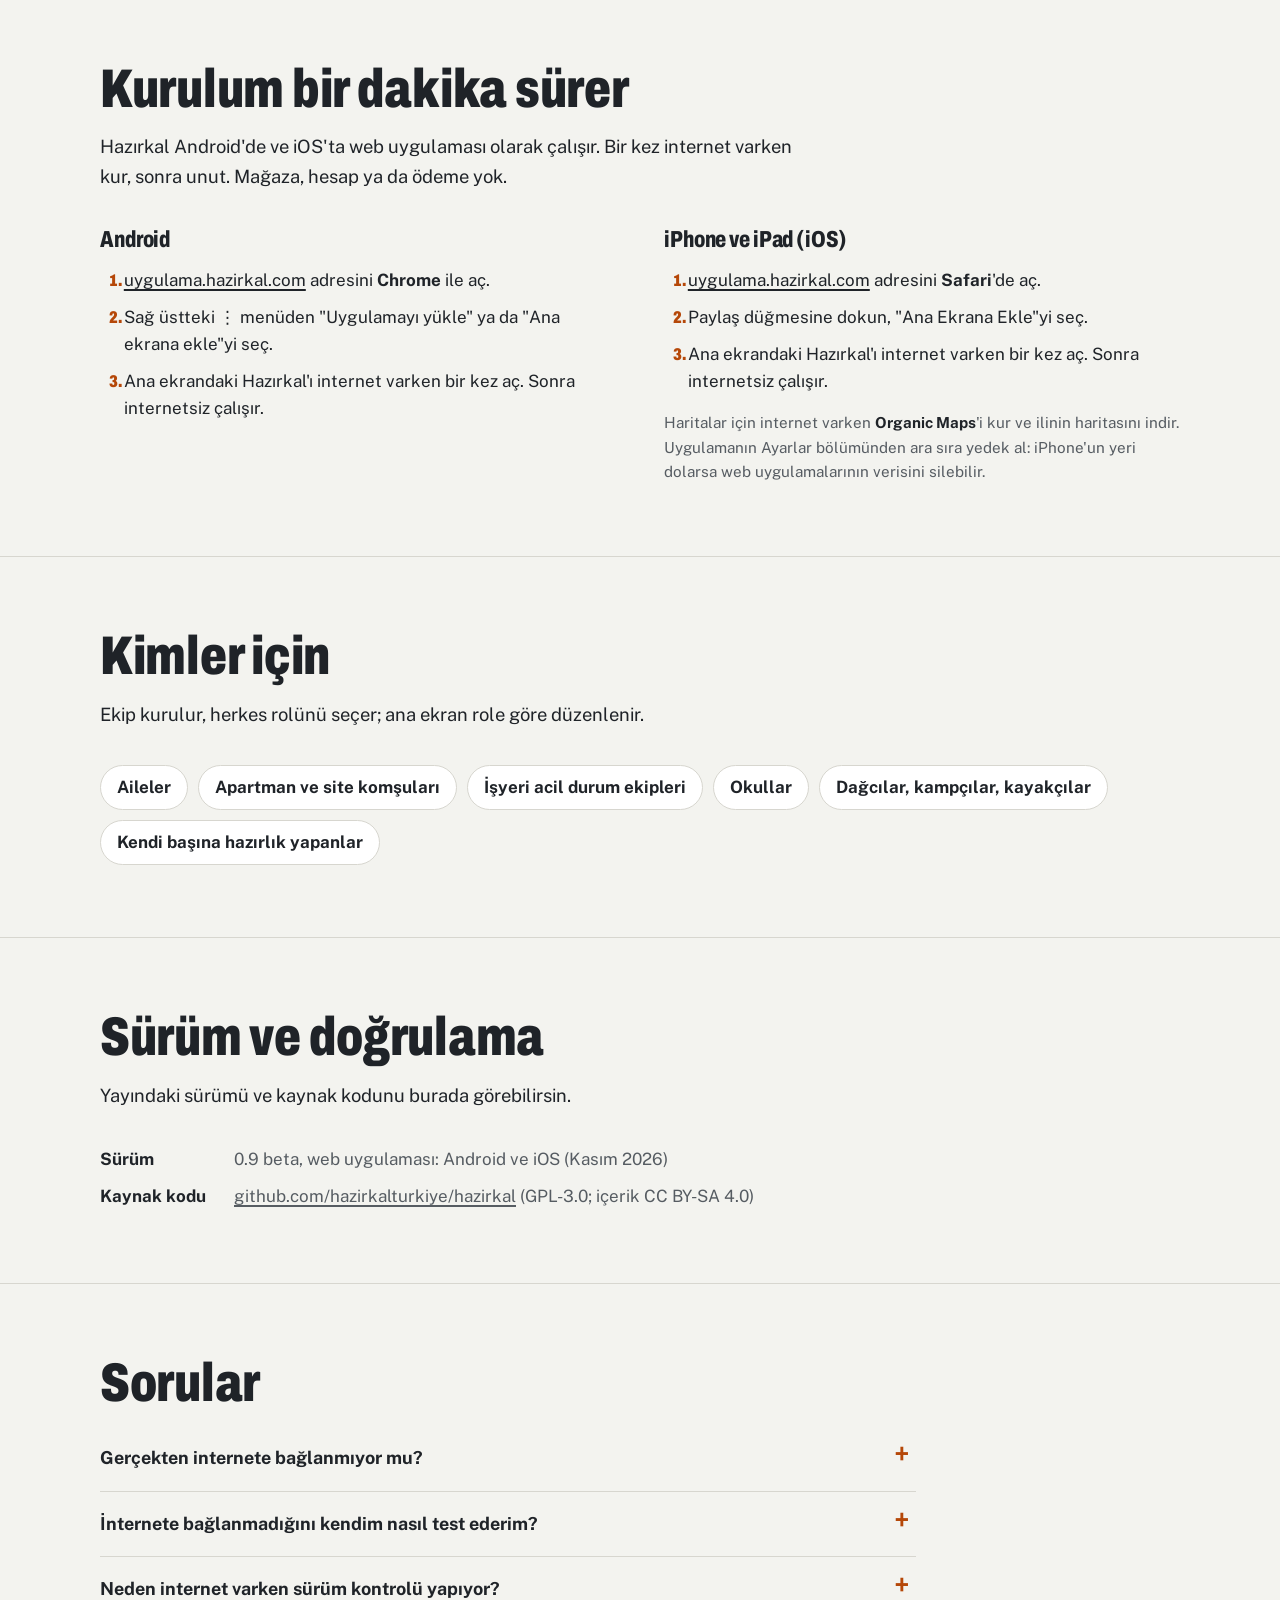
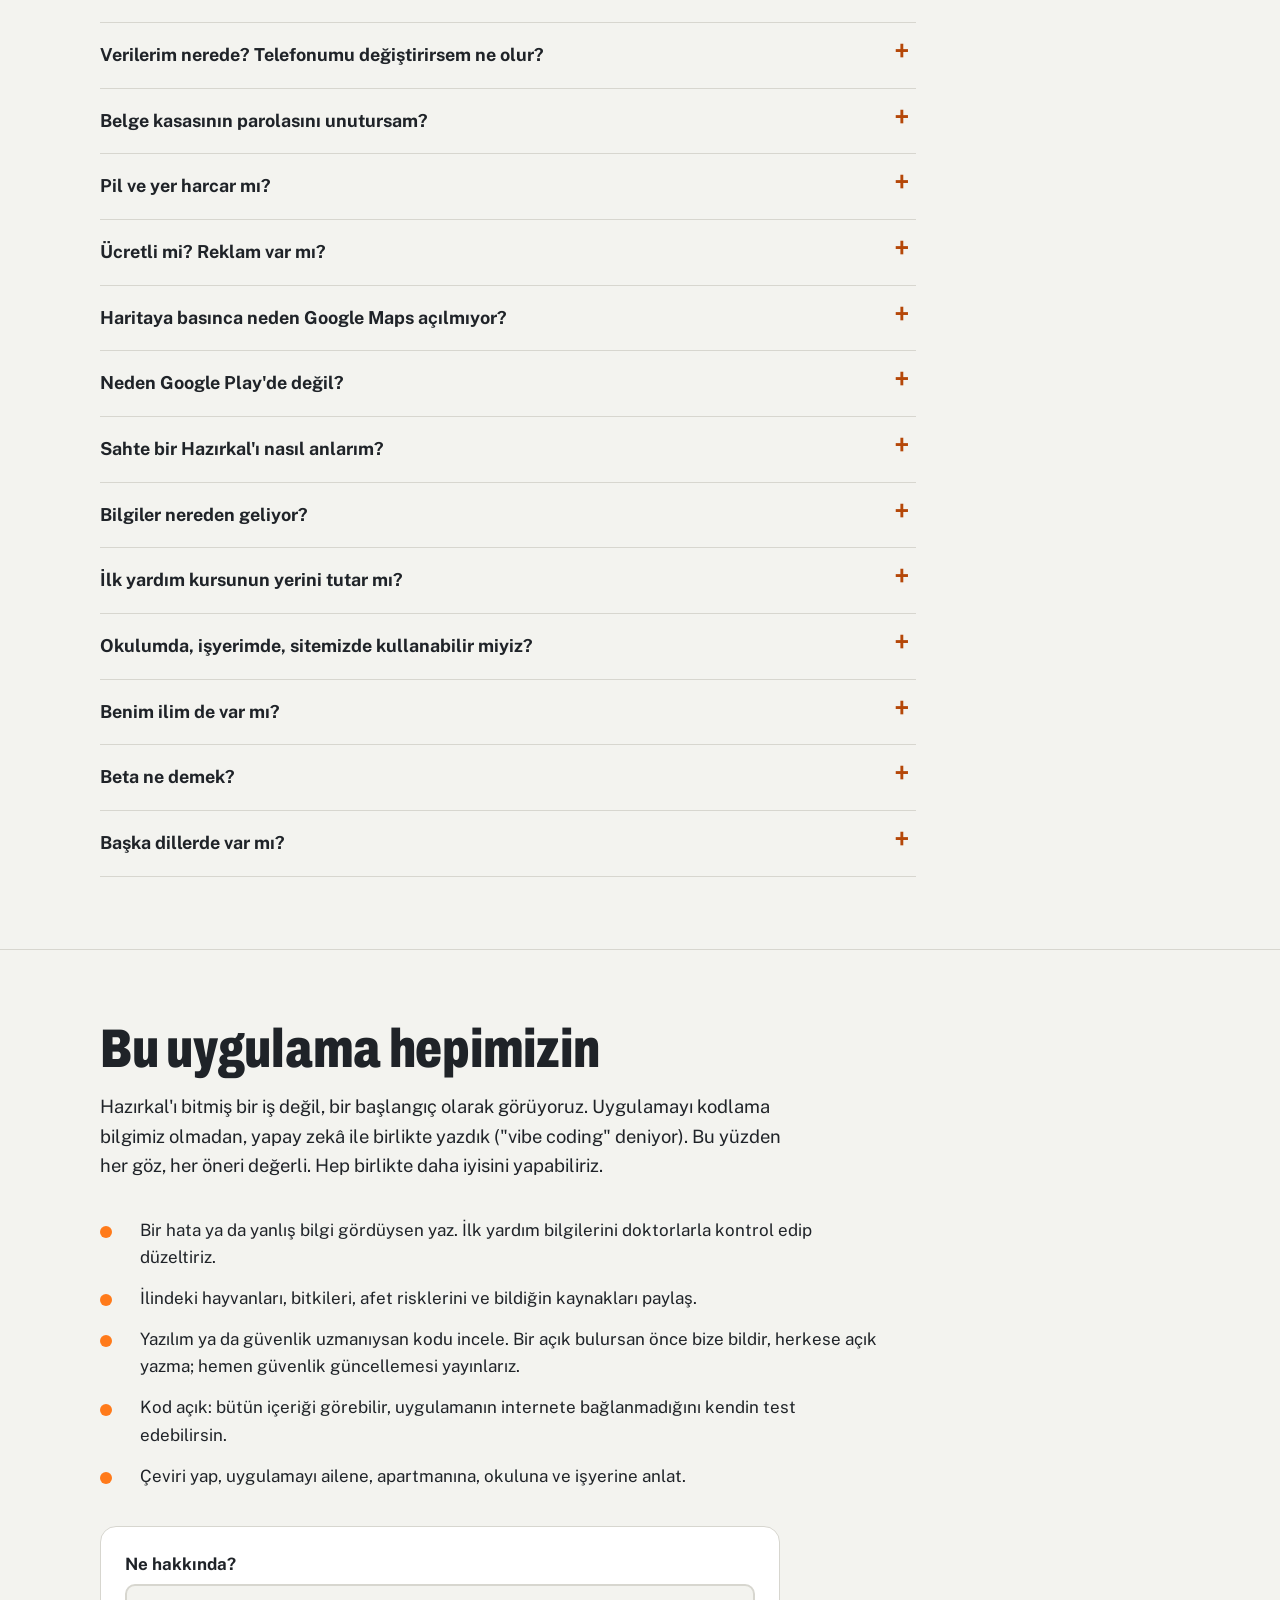
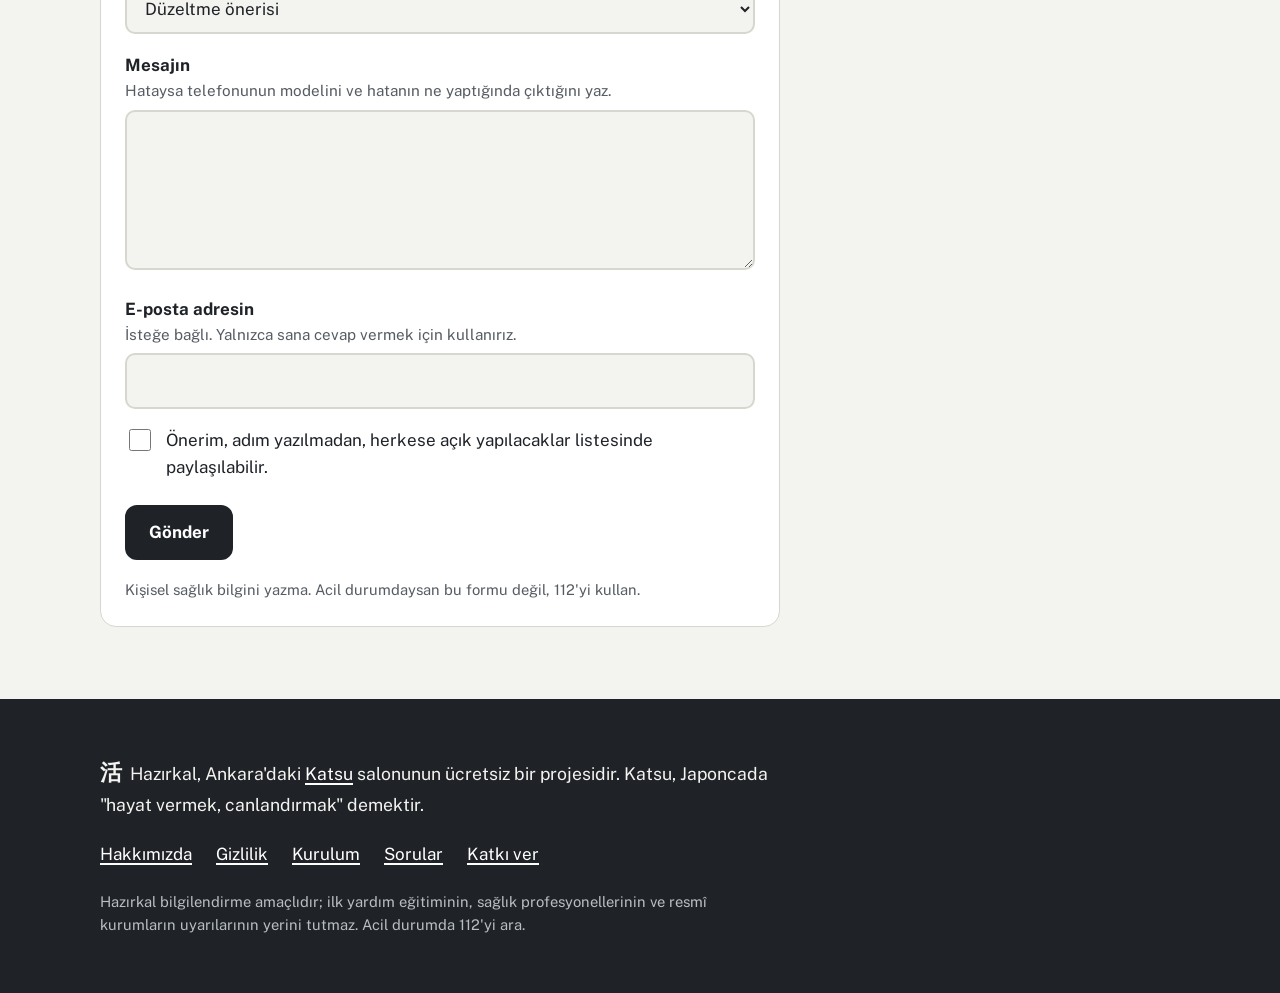
==== commit 62bbeae5: "Site: "APK yakında" ifadeleri kaldırıldı Android ve iOS'ta web uygulaması olarak çalıştığı her yerde" ====
--- a/site/index.html
+++ b/site/index.html
@@ -53,10 +53,10 @@
           <a class="btn ikinci" href="#iphone">iPhone'a ekle</a>
         </div>
         <div class="dugmeler yakinda-goster">
-          <a class="btn ana" href="https://uygulama.hazirkal.com/">Uygulamayı aç</a>
+          <a class="btn ana" href="https://uygulama.hazirkal.com/">Uygulamayı kur</a>
           <a class="btn ikinci" href="#kurulum">Nasıl kurulur</a>
         </div>
-        <p class="not yakinda-goster"><b>Beta açık.</b> Web uygulaması iPhone ve Android'de çalışır; Android dosyası (APK) yakında. İlk yardım içeriği doktor kontrolünden geçiyor.</p>
+        <p class="not yakinda-goster"><b>Uygulamayı kur:</b> Android'de ve iOS'ta (iPhone, iPad) web uygulaması olarak çalışır. Ücretsiz, hesap istemez, kurduktan sonra internet gerekmez. Beta sürüm: ilk yardım içeriği doktor kontrolünden geçiyor.</p>
         <p class="not yayinda">Ücretsiz, açık kaynak, hesap istemez. Kurduktan sonra internet gerekmez.</p>
       </div>
       <div class="telefon"><img src="img/ekran-home.webp" width="540" height="1168" alt="Hazırkal ana ekranı: 112 acil çağrı düğmesi, ekip görevleri ve hızlı ilk yardım kutuları" fetchpriority="high"></div>
@@ -118,7 +118,7 @@
   <section class="bolum" id="kurulum" aria-labelledby="kurulum-b">
     <div class="kap">
       <h2 id="kurulum-b">Kurulum bir dakika sürer</h2>
-      <p class="giris-yazi">Bir kez internet varken kur, sonra unut. Mağaza, hesap ya da ödeme yok.</p>
+      <p class="giris-yazi"><span class="yakinda-goster">Hazırkal Android'de ve iOS'ta web uygulaması olarak çalışır. </span>Bir kez internet varken kur, sonra unut. Mağaza, hesap ya da ödeme yok.</p>
       <div class="kurulum">
         <div>
           <h3>Android</h3>
@@ -127,7 +127,6 @@
             <li>Sağ üstteki ⋮ menüden "Uygulamayı yükle" ya da "Ana ekrana ekle"yi seç.</li>
             <li>Ana ekrandaki Hazırkal'ı internet varken bir kez aç. Sonra internetsiz çalışır.</li>
           </ol>
-          <p class="not yakinda-goster"><b>APK yakında:</b> internet izni hiç olmayan Android dosyası hazırlanıyor. Çıkınca bu sayfada imzasıyla birlikte yayınlanacak.</p>
           <ol class="yayinda">
             <li>Bu sayfadan Hazırkal'ın APK dosyasını indir.</li>
             <li>Dosyayı aç. Telefon izin isterse "Bu kaynaktan izin ver"i seç.</li>
@@ -136,7 +135,7 @@
           <p class="not yayinda">İndirdiğin dosyanın gerçekten bizim olduğunu aşağıdaki SHA-256 özetiyle doğrulayabilirsin. Hazırkal'ı yalnızca bu siteden indir; başka yerdeki kopyalar sahte olabilir.</p>
         </div>
         <div id="iphone">
-          <h3>iPhone</h3>
+          <h3>iPhone ve iPad (iOS)</h3>
           <ol>
             <li><a href="https://uygulama.hazirkal.com/">uygulama.hazirkal.com</a> adresini <b>Safari</b>'de aç.</li>
             <li>Paylaş düğmesine dokun, "Ana Ekrana Ekle"yi seç.</li>
@@ -161,12 +160,12 @@
   <section class="bolum" id="surum" aria-labelledby="surum-b">
     <div class="kap">
       <h2 id="surum-b">Sürüm ve doğrulama</h2>
-      <p class="giris-yazi">Her sürümde neyin değiştiğini ve dosyanın özetini burada yayınlıyoruz.</p>
+      <p class="giris-yazi">Yayındaki sürümü ve kaynak kodunu burada görebilirsin.</p>
       <dl class="surum">
-        <dt>Sürüm</dt><dd>0.9 beta, web uygulaması (Kasım 2026)</dd>
-        <dt>Android dosyası</dt><dd>Hazırlanıyor: hazirkal.apk, internet izni olmadan</dd>
-        <dt>SHA-256</dt><dd>APK ile burada yayınlanacak</dd>
-        <dt>İmza parmak izi</dt><dd>APK ile burada yayınlanacak</dd>
+        <dt>Sürüm</dt><dd>0.9 beta, web uygulaması: Android ve iOS (Kasım 2026)</dd>
+        <dt class="yayinda">Android dosyası</dt><dd class="yayinda">hazirkal.apk</dd>
+        <dt class="yayinda">SHA-256</dt><dd class="yayinda"><!-- yayın günü doldur --></dd>
+        <dt class="yayinda">İmza parmak izi</dt><dd class="yayinda"><!-- yayın günü doldur --></dd>
         <dt>Kaynak kodu</dt><dd><a href="https://github.com/hazirkalturkiye/hazirkal">github.com/hazirkalturkiye/hazirkal</a> (GPL-3.0; içerik CC BY-SA 4.0)</dd>
       </dl>
     </div>
@@ -176,22 +175,22 @@
     <div class="kap">
       <h2 id="sss-b">Sorular</h2>
       <div class="sss">
-        <details><summary>Gerçekten internete bağlanmıyor mu?</summary><p>Uygulama hiçbir sunucuya bilgi göndermez, kimseyi takip etmez. Web uygulamasında sayfaya gömülü güvenlik kuralı arka planda bağlantı kurulmasını tarayıcı düzeyinde engeller; tarayıcı yalnızca yeni sürüm olup olmadığına bakar (aşağıda). Yakında çıkacak Android dosyasında ise internet izni hiç yok: işletim sistemi bağlanmasına izin vermez.</p></details>
-        <details><summary>İnternete bağlanmadığını kendim nasıl test ederim?</summary><p>En kolayı: telefonu uçak moduna al ve uygulamayı aç; her şey çalışır. Teknik bilgin varsa APK'nın izin listesini (örneğin App Manager uygulamasıyla ya da aapt aracıyla) inceleyebilir, listede internet izni olmadığını görebilirsin. Kaynak kodunda hiçbir ağ isteği olmadığını da kendin kontrol edebilirsin.</p></details>
-        <details><summary>Neden iPhone sürümü internet varken sürüm kontrolü yapıyor?</summary><p>Apple, Türkiye'de App Store dışından uygulama kurulmasına izin vermiyor; bu yüzden iPhone'da Hazırkal ana ekrana eklenen bir web uygulamasıdır. Web uygulamalarında telefonun tarayıcısı, internete bağlıyken yeni sürüm olup olmadığına kendisi bakar. Bu tarayıcının özelliğidir, kapatılamaz. Bu kontrolde yalnızca sürüm dosyası istenir; senin girdiğin hiçbir bilgi gönderilmez. Yeni sürüm varsa indirilir ve güncellemeden önce sana sorulur. İleride bir App Store sürümünü de değerlendireceğiz.</p></details>
+        <details><summary>Gerçekten internete bağlanmıyor mu?</summary><p>Uygulama hiçbir sunucuya bilgi göndermez, kimseyi takip etmez. Web uygulamasında sayfaya gömülü güvenlik kuralı arka planda bağlantı kurulmasını tarayıcı düzeyinde engeller; tarayıcı yalnızca yeni sürüm olup olmadığına bakar (aşağıda).<span class="yayinda"> Android dosyasında ise internet izni hiç yok: işletim sistemi bağlanmasına izin vermez.</span></p></details>
+        <details><summary>İnternete bağlanmadığını kendim nasıl test ederim?</summary><p>En kolayı: telefonu uçak moduna al ve uygulamayı aç; her şey çalışır. <span class="yakinda-goster">Teknik bilgin varsa uygulama.hazirkal.com'u bilgisayarda aç ve tarayıcının geliştirici araçlarındaki Ağ sekmesine bak: uygulamayı kullanırken hiçbir yere istek gitmez.</span><span class="yayinda">Teknik bilgin varsa APK'nın izin listesini (örneğin App Manager uygulamasıyla ya da aapt aracıyla) inceleyebilir, listede internet izni olmadığını görebilirsin.</span> Kaynak kodunda hiçbir ağ isteği olmadığını da kendin kontrol edebilirsin.</p></details>
+        <details><summary>Neden internet varken sürüm kontrolü yapıyor?</summary><p>Hazırkal Android'de ve iOS'ta ana ekrana eklenen bir web uygulaması olarak çalışır. Web uygulamalarında telefonun tarayıcısı, internete bağlıyken yeni sürüm olup olmadığına kendisi bakar. Bu tarayıcının özelliğidir, kapatılamaz. Bu kontrolde yalnızca sürüm dosyası istenir; senin girdiğin hiçbir bilgi gönderilmez. Yeni sürüm varsa indirilir ve güncellemeden önce sana sorulur.</p></details>
         <details><summary>Verilerim nerede? Telefonumu değiştirirsem ne olur?</summary><p>Her şey yalnızca senin telefonunda durur. Uygulamanın Ayarlar bölümündeki "Yedekle" ile ekibini, buluşma noktalarını ve listelerini yeni telefona taşıyabilirsin. Belge kasası ayrıca ve şifreli olarak yedeklenir.</p></details>
         <details><summary>Belge kasasının parolasını unutursam?</summary><p>Parolayı biz bilmeyiz ve kurtaramayız; belgelerin güvende olmasının nedeni bu. Parolayı kâğıda yazıp evde güvenli bir yerde sakla.</p></details>
         <details><summary>Pil ve yer harcar mı?</summary><p>Arka planda çalışmaz; açmadığın sürece pil harcamaz. Telefonda yaklaşık 10 MB yer kaplar.</p></details>
         <details><summary>Ücretli mi? Reklam var mı?</summary><p>Uygulama ücretsiz ve reklamsız. Hiçbir zaman ücretli olmayacak, içine hiçbir zaman reklam konmayacak.</p></details>
         <details><summary>Haritaya basınca neden Google Maps açılmıyor?</summary><p>Hazırkal internetsiz çalışsın diye konumları ve rotaları açık kaynaklı <b>Organic Maps</b> ile açar. Google Maps çoğu zaman internet ister; şebeke çökünce işe yaramayabilir. İnternet varken Google Play ya da App Store'dan Organic Maps'i kur, ilinin haritasını indir. Sonra Hazırkal'da bir konuma dokununca harita internetsiz açılır.</p></details>
-        <details><summary>Neden Google Play'de değil?</summary><p>Herkes bir mağazaya bağlı kalmadan, doğrudan ve ücretsiz kurabilsin diye. Android dosyasını imzalıyor, özetini ve imza parmak izini bu sayfada yayınlıyoruz; böylece sahtesinden ayırt edebilirsin.</p></details>
-        <details><summary>Sahte bir Hazırkal'ı nasıl anlarım?</summary><p>Hazırkal'ı yalnızca hazirkal.com'dan indir. Ücret isteyen, hesap açtıran ya da reklam gösteren bir sürüm bizim değildir. İndirdiğin dosyanın SHA-256 özeti bu sayfadakiyle aynı olmalı.</p></details>
+        <details><summary>Neden Google Play'de değil?</summary><p>Herkes bir mağazaya ya da hesaba bağlı kalmadan, doğrudan ve ücretsiz kurabilsin diye. <span class="yakinda-goster">Hazırkal'ı uygulama.hazirkal.com adresinden web uygulaması olarak kurarsın; Android'de ve iOS'ta çalışır.</span><span class="yayinda">Android dosyasını imzalıyor, özetini ve imza parmak izini bu sayfada yayınlıyoruz; böylece sahtesinden ayırt edebilirsin.</span></p></details>
+        <details><summary>Sahte bir Hazırkal'ı nasıl anlarım?</summary><p><span class="yakinda-goster">Hazırkal'ı yalnızca uygulama.hazirkal.com adresinden kur.</span><span class="yayinda">Hazırkal'ı yalnızca hazirkal.com'dan indir.</span> Ücret isteyen, hesap açtıran ya da reklam gösteren bir sürüm bizim değildir.<span class="yayinda"> İndirdiğin dosyanın SHA-256 özeti bu sayfadakiyle aynı olmalı.</span></p></details>
         <details><summary>Bilgiler nereden geliyor?</summary><p>İlk yardım bölümü Sağlık Bakanlığı'nın İlk Yardım Uygulamaları Beceri Rehberi'ne, deprem bölümü AFAD'ın önerilerine göre hazırlandı. Diğer konuların kaynakları uygulamanın Kaynaklar sayfasında tek tek yazılı.</p></details>
         <details><summary>İlk yardım kursunun yerini tutar mı?</summary><p>Hayır. Hazırkal hatırlatır ve yol gösterir; elle yapılan uygulamayı ancak bir kursta öğrenirsin. Bir ilk yardım kursuna katıl, acil durumda önce 112'yi ara.</p></details>
         <details><summary>Okulumda, işyerimde, sitemizde kullanabilir miyiz?</summary><p>Evet, herkes için ücretsiz. Kurumunuza özel yerler, ekipler ve görevlerle hazırlanmış bir sürüm isterseniz aşağıdaki formdan yazın.</p></details>
         <details><summary>Benim ilim de var mı?</summary><p>81 ilin hepsi var. Kurulumda ilini seçersin; yılanlar, akrepler, deniz canlıları, iklim ve deprem bilgisi iline göre gelir. Yayılış bilgisi bölge düzeyinde. Kaçış ve buluşma noktalarını ise herkes kendi evine göre ekler. İlinle ilgili eksik ya da yanlış bir bilgi görürsen formdan yaz, birlikte düzeltelim.</p></details>
         <details><summary>Beta ne demek?</summary><p>Uygulama çalışıyor ve kullanılabilir, ama ilk yardım bölümü doktorlarımızın kontrolünden geçiyor ve her hafta düzeltme yapıyoruz. Bir hata ya da eksik görürsen formdan yaz. Web uygulaması internete bağlandığında düzeltmeleri kendiliğinden alır.</p></details>
-        <details><summary>İngilizce ya da başka dillerde olacak mı?</summary><p>İngilizce sürüm hazırlanıyor. Başka dillere çeviri için gönüllü arıyoruz.</p></details>
+        <details><summary>Başka dillerde var mı?</summary><p>Şu an yalnızca Türkçe. Başka dillere çeviri için gönüllü arıyoruz.</p></details>
       </div>
     </div>
   </section>
@@ -253,7 +252,7 @@
 
 <div class="cubuk">
   <p>Ücretsiz, internetsiz · beta</p>
-  <a class="btn" href="https://uygulama.hazirkal.com/">Uygulamayı aç</a>
+  <a class="btn" href="https://uygulama.hazirkal.com/">Uygulamayı kur</a>
 </div>
 </body>
 </html>
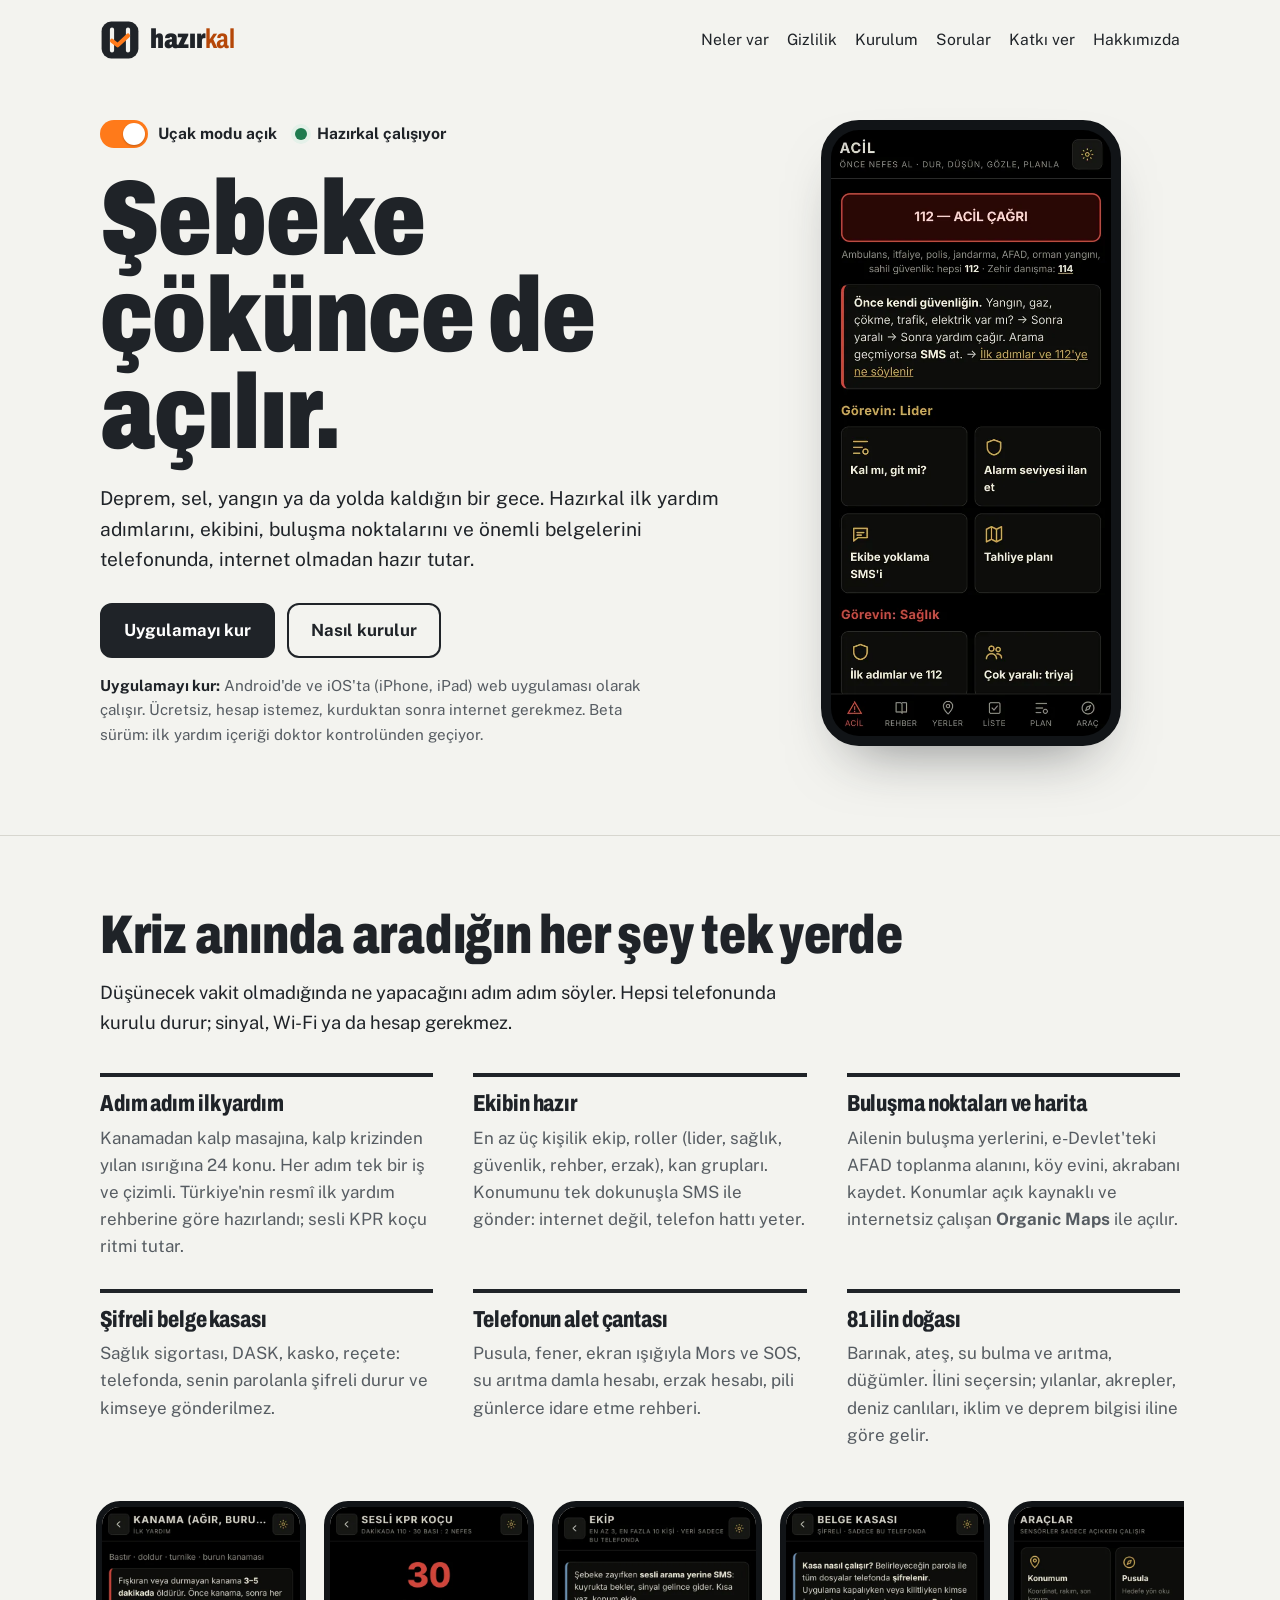
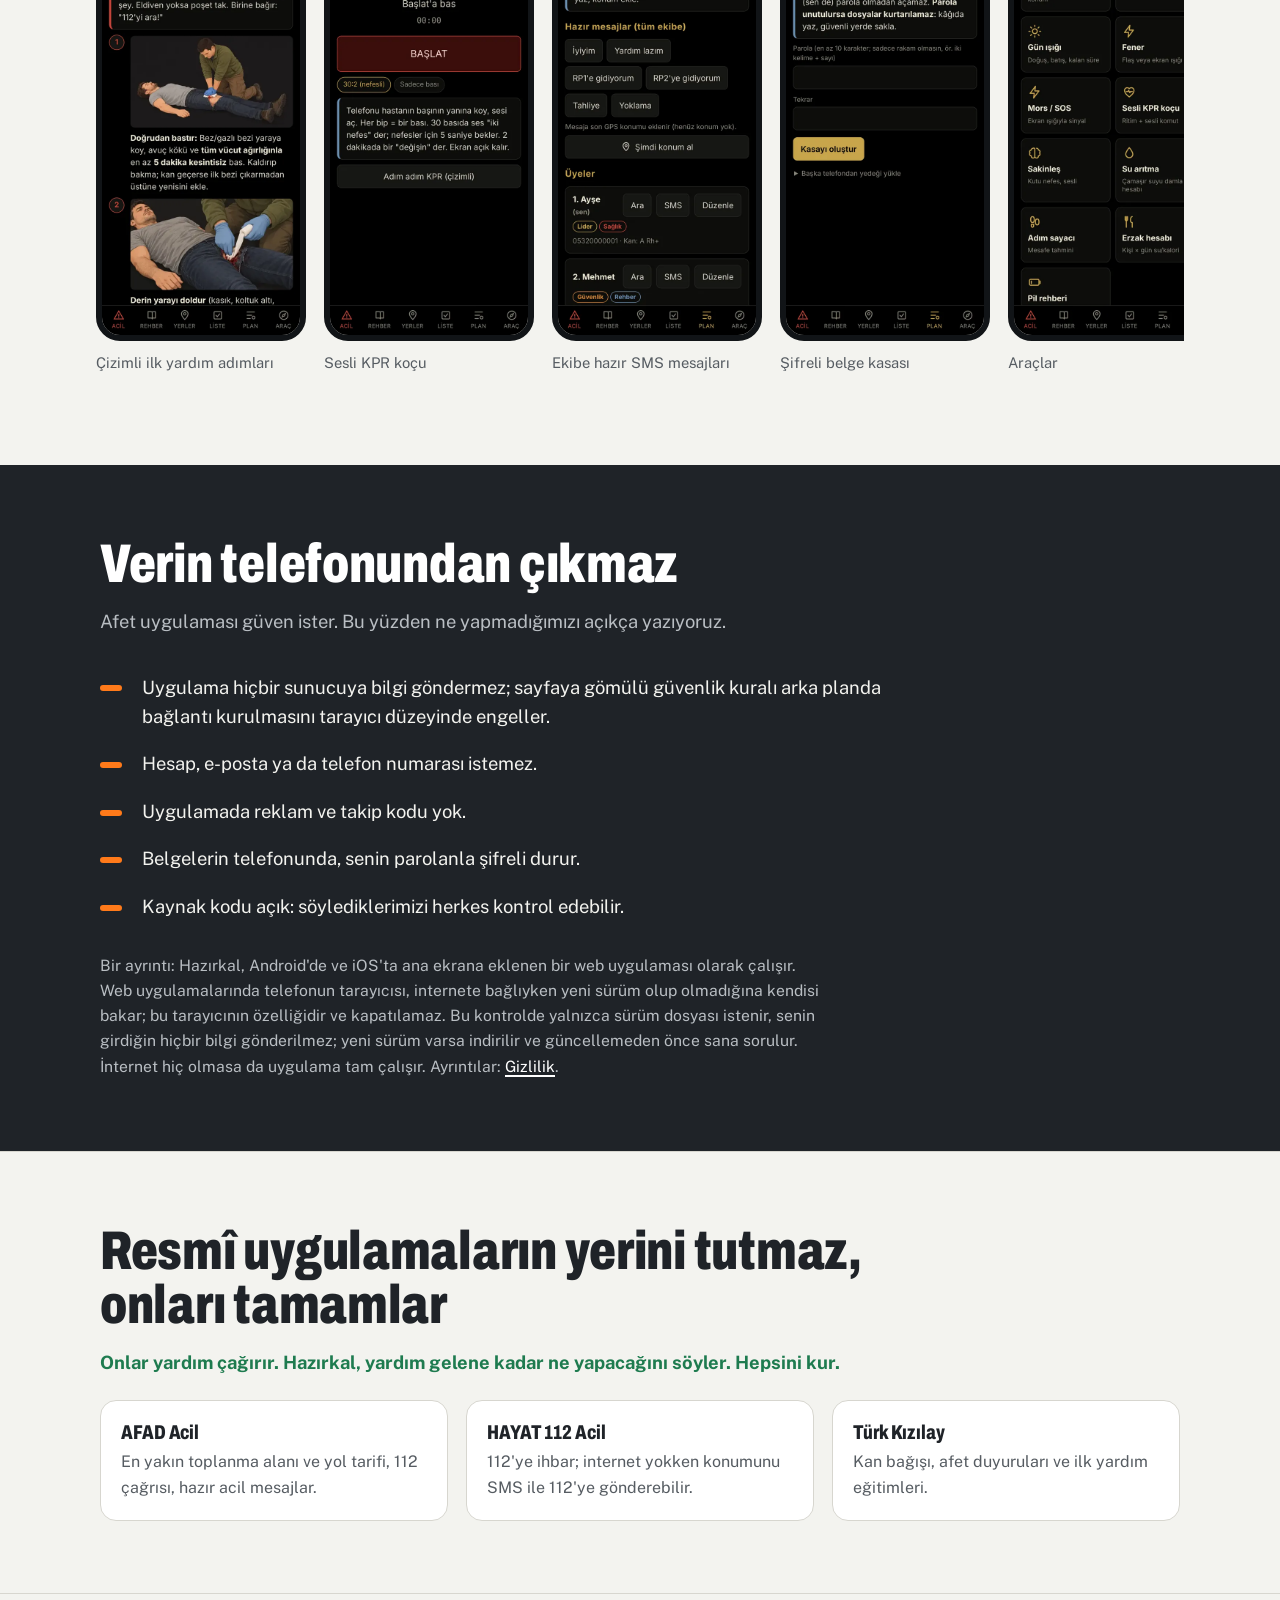
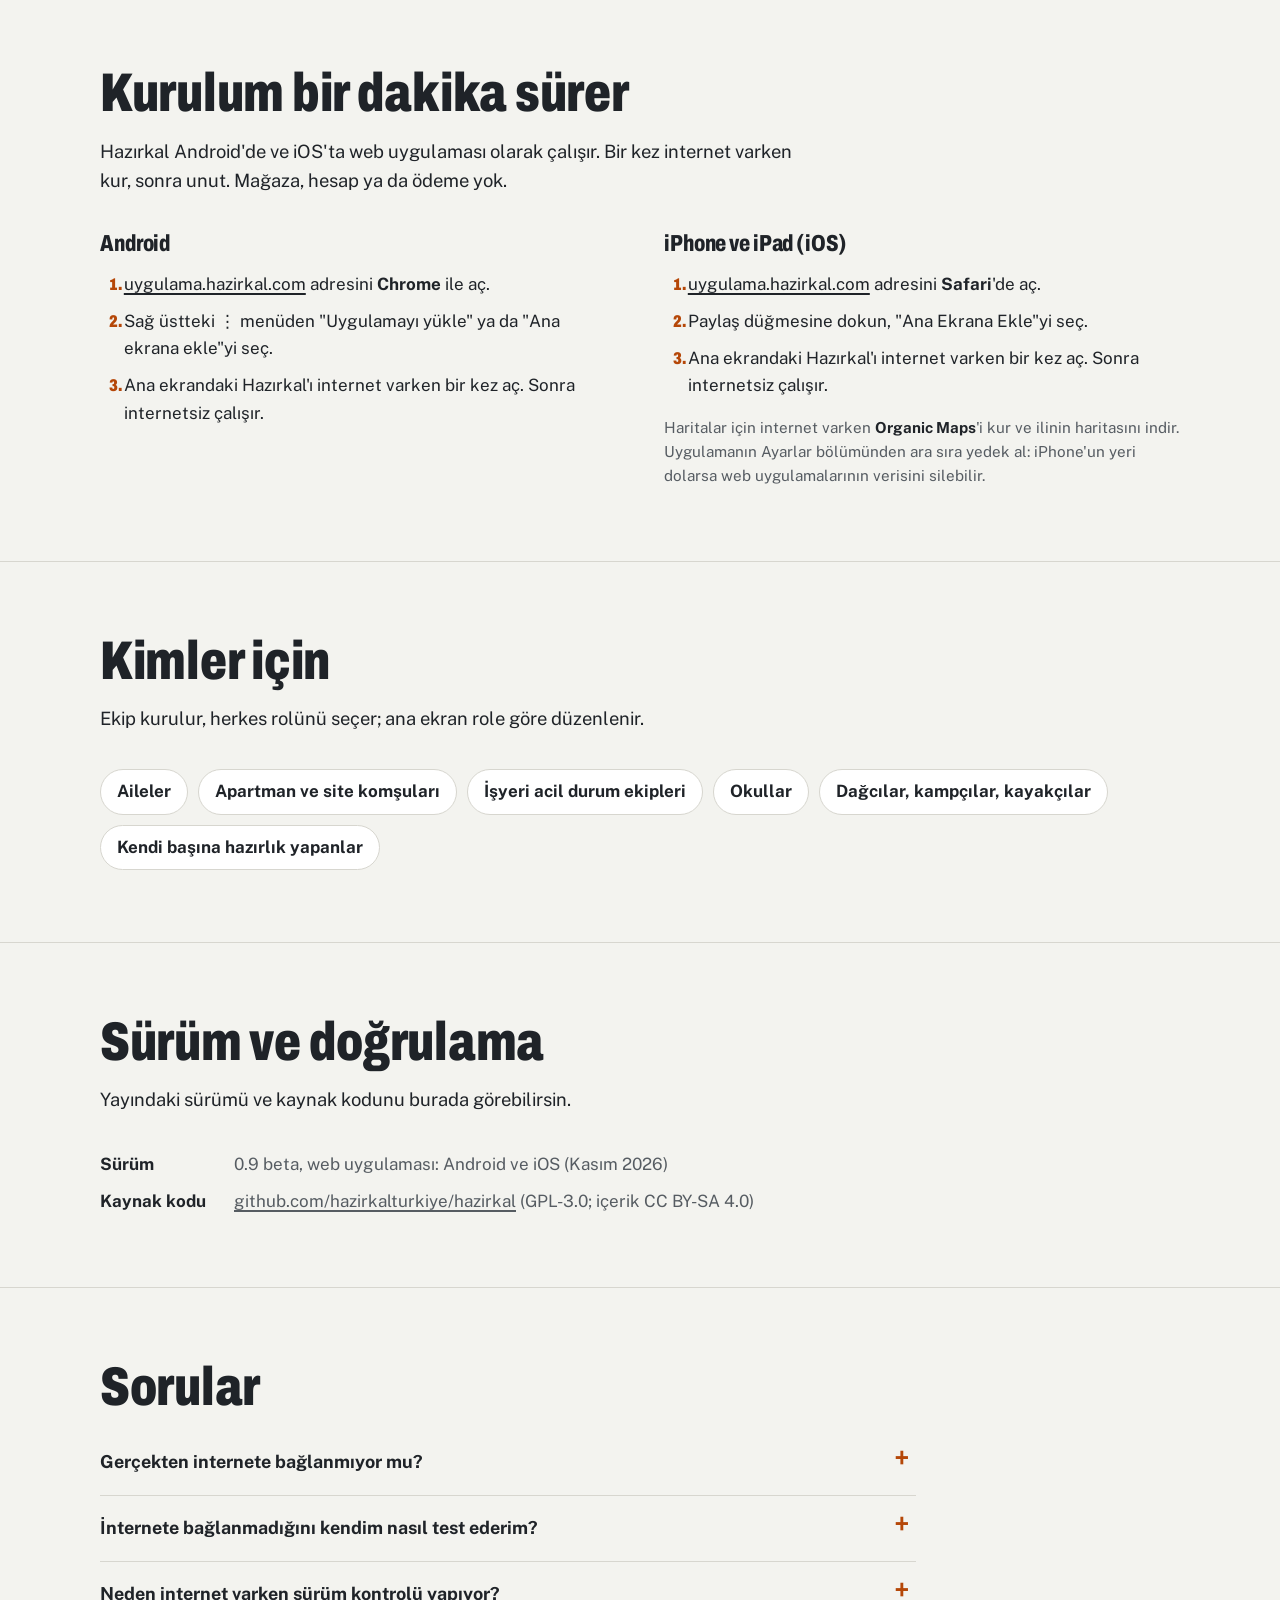
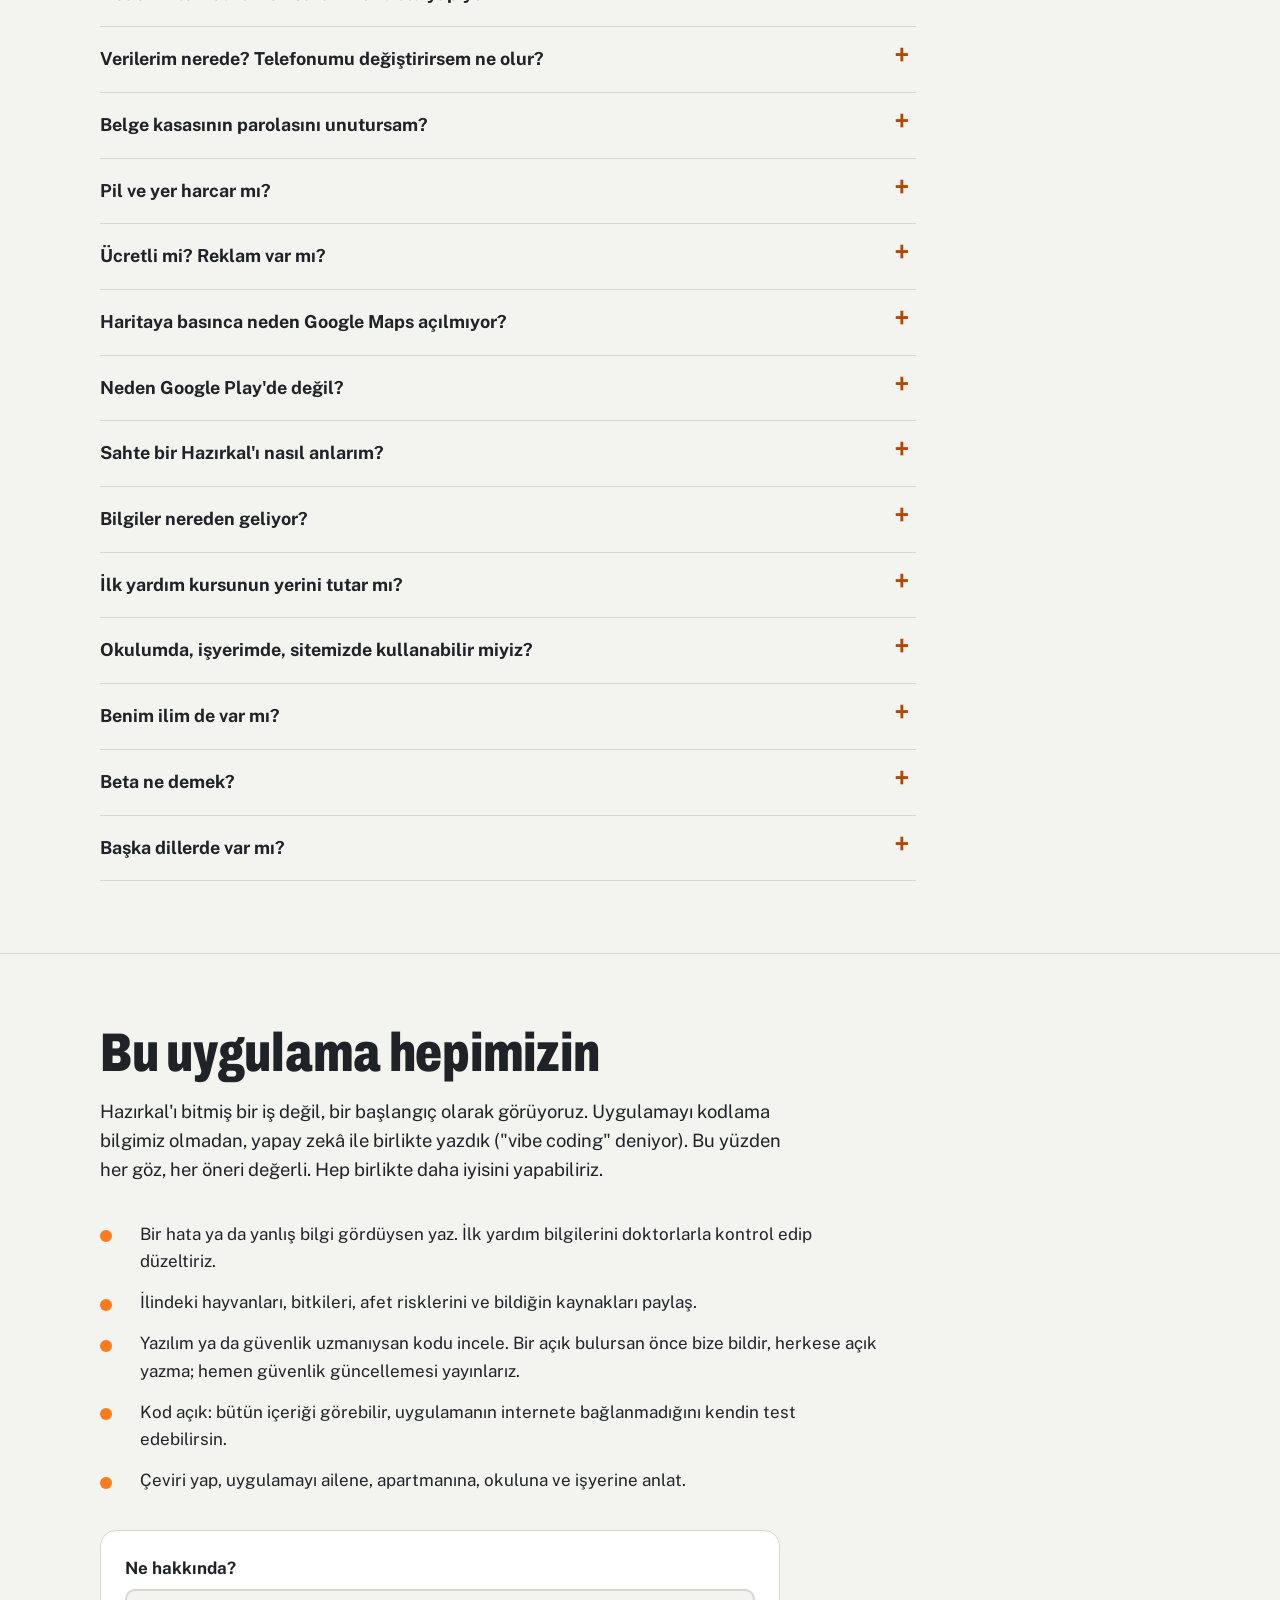
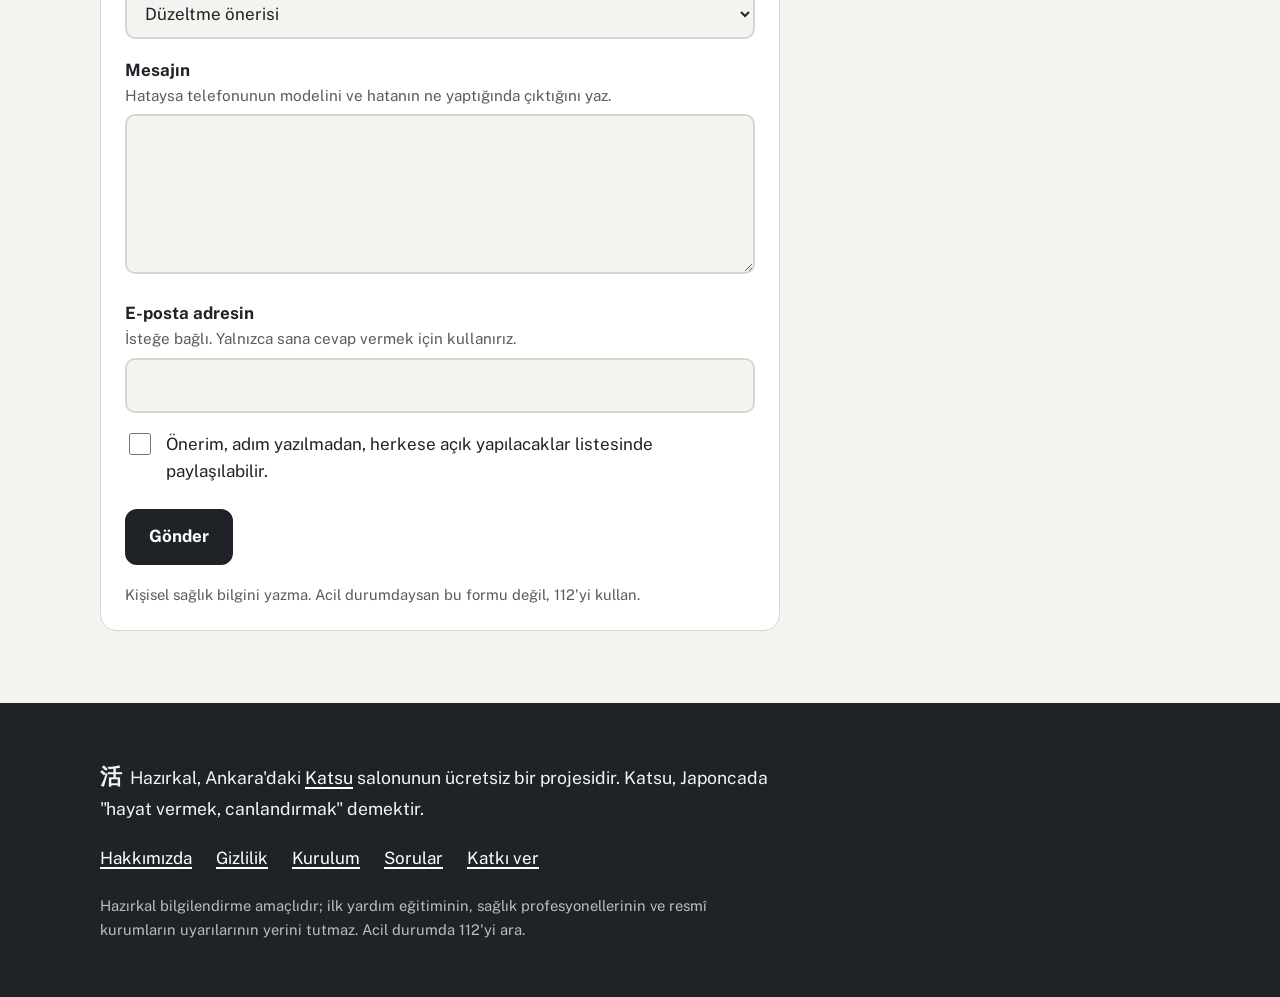
==== commit 42e7bed4: "Güvenlik taraması sonrası düzeltmeler (3 Kasım 2026) Site ve form: - gonder.php: yalnızca hazirkal.c" ====
--- a/site/index.html
+++ b/site/index.html
@@ -93,13 +93,14 @@
       <h2 id="gizlilik-b">Verin telefonundan çıkmaz</h2>
       <p class="giris-yazi">Afet uygulaması güven ister. Bu yüzden ne yapmadığımızı açıkça yazıyoruz.</p>
       <ul>
-        <li>Android sürümünün internet izni yok: bağlanmak istese de bağlanamaz.</li>
+        <li class="yakinda-goster">Uygulama hiçbir sunucuya bilgi göndermez; sayfaya gömülü güvenlik kuralı arka planda bağlantı kurulmasını tarayıcı düzeyinde engeller.</li>
+        <li class="yayinda">Android sürümünün internet izni yok: bağlanmak istese de bağlanamaz.</li>
         <li>Hesap, e-posta ya da telefon numarası istemez.</li>
         <li>Uygulamada reklam ve takip kodu yok.</li>
         <li>Belgelerin telefonunda, senin parolanla şifreli durur.</li>
         <li>Kaynak kodu açık: söylediklerimizi herkes kontrol edebilir.</li>
       </ul>
-      <p class="dipnot">iPhone'da durum biraz farklı: Apple, Türkiye'de App Store dışından uygulama kurulmasına izin vermiyor. Bu yüzden iPhone'da Hazırkal, ana ekrana eklenen bir web uygulamasıdır. Web uygulamalarında telefonun tarayıcısı, internete bağlıyken yeni sürüm olup olmadığına kendisi bakar; bu tarayıcının özelliğidir ve kapatılamaz. Bu kontrolde yalnızca sürüm dosyası istenir, senin girdiğin hiçbir bilgi gönderilmez; yeni sürüm varsa indirilir ve güncellemeden önce sana sorulur. İnternet hiç olmasa da uygulama tam çalışır. Ayrıntılar: <a href="gizlilik.html">Gizlilik</a>.</p>
+      <p class="dipnot">Bir ayrıntı: Hazırkal, Android'de ve iOS'ta ana ekrana eklenen bir web uygulaması olarak çalışır. Web uygulamalarında telefonun tarayıcısı, internete bağlıyken yeni sürüm olup olmadığına kendisi bakar; bu tarayıcının özelliğidir ve kapatılamaz. Bu kontrolde yalnızca sürüm dosyası istenir, senin girdiğin hiçbir bilgi gönderilmez; yeni sürüm varsa indirilir ve güncellemeden önce sana sorulur. İnternet hiç olmasa da uygulama tam çalışır. Ayrıntılar: <a href="gizlilik.html">Gizlilik</a>.</p>
     </div>
   </section>
 
@@ -230,8 +231,8 @@
           <input id="eposta" name="eposta" type="email" maxlength="200" autocomplete="email">
         </div>
         <div class="tuzak" aria-hidden="true">
-          <label for="web">Bu alanı boş bırak</label>
-          <input id="web" name="web" type="text" tabindex="-1" autocomplete="off">
+          <label for="hk_bos">Bu alanı boş bırak</label>
+          <input id="hk_bos" name="hk_bos" type="text" tabindex="-1" autocomplete="off">
         </div>
         <label class="onay" for="paylas"><input id="paylas" name="paylas" type="checkbox" value="evet"><span>Önerim, adım yazılmadan, herkese açık yapılacaklar listesinde paylaşılabilir.</span></label>
         <button class="btn ana" type="submit">Gönder</button>
